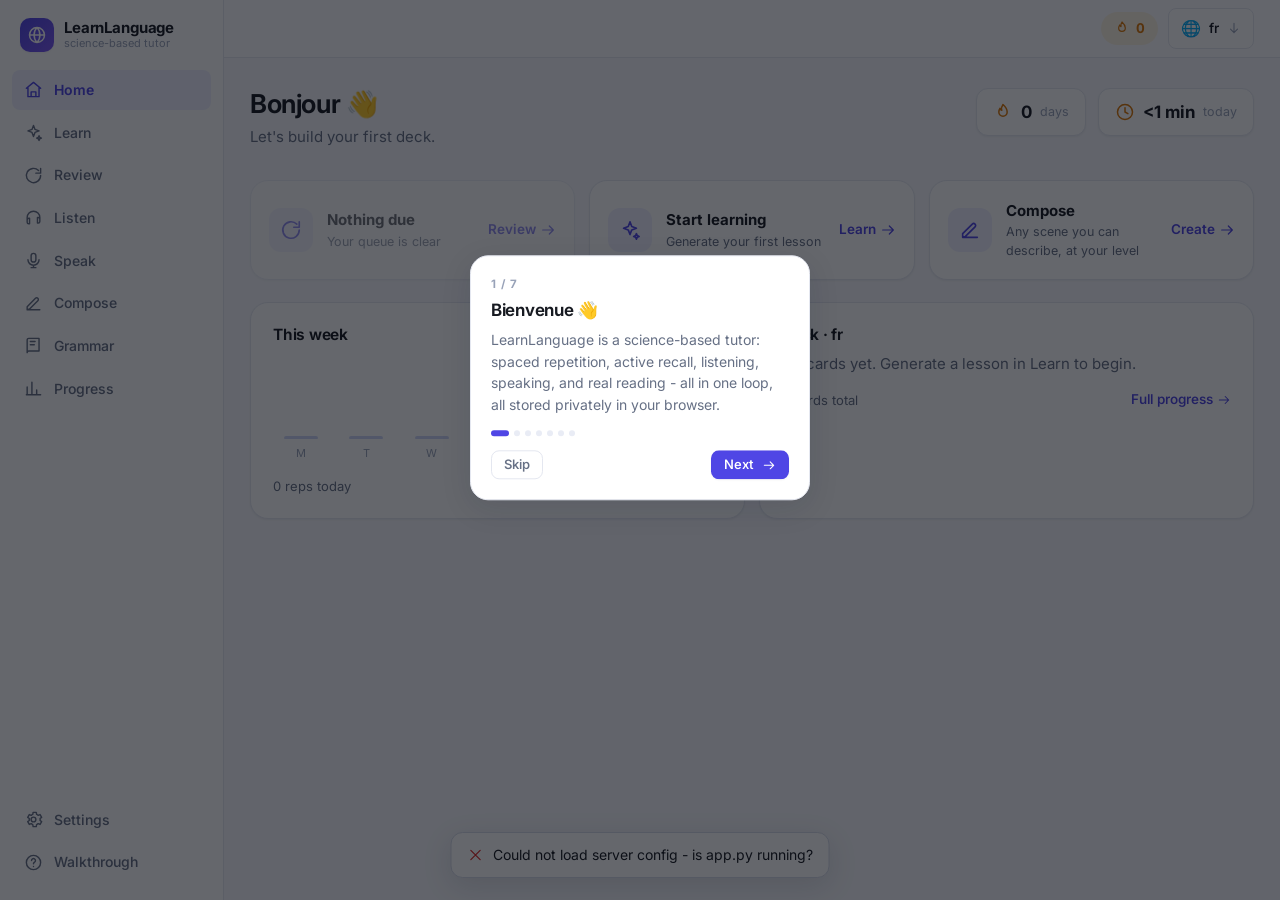
==== static/index.html @ b827d75e "LearnLanguage: local-first, science-based language tutor A complete language learning environment th" ====
<!doctype html>
<html lang="en" data-theme="light">
  <head>
    <meta charset="utf-8" />
    <meta name="viewport" content="width=device-width, initial-scale=1" />
    <title>LearnLanguage</title>
    <meta name="description" content="A science-based local language tutor: spaced repetition, active recall, listening, speaking, and graded reading." />
    <link rel="icon" href="/static/favicon.svg" type="image/svg+xml" />
    <script>
      // Apply theme before first paint to avoid a flash.
      try {
        var s = JSON.parse(localStorage.getItem('learnlanguage.v2') || '{}').settings || {};
        var pref = s.theme || 'system';
        var dark = pref === 'dark' || (pref === 'system' && matchMedia('(prefers-color-scheme: dark)').matches);
        document.documentElement.dataset.theme = dark ? 'dark' : 'light';
      } catch (e) {}
    </script>
    <link rel="preconnect" href="https://fonts.googleapis.com" />
    <link rel="preconnect" href="https://fonts.gstatic.com" crossorigin />
    <link href="https://fonts.googleapis.com/css2?family=Inter:wght@400;500;600;700&display=swap" rel="stylesheet" />
    <link rel="stylesheet" href="/static/css/base.css" />
    <link rel="stylesheet" href="/static/css/components.css" />
    <link rel="stylesheet" href="/static/css/views.css" />
  </head>
  <body>
    <div id="app">
      <div id="bootSplash" style="margin:auto;display:flex;flex-direction:column;align-items:center;gap:12px;color:var(--text-muted);">
        <div class="spinner dark" style="width:22px;height:22px;border-width:3px;"></div>
        <span>Starting LearnLanguage…</span>
      </div>
    </div>
    <script type="module" src="/static/js/main.js"></script>
  </body>
</html>
---- static/css/base.css ----
/* Design tokens, reset, themes, typography. */

:root {
  --font-sans: 'Inter', ui-sans-serif, system-ui, -apple-system, 'Segoe UI', sans-serif;
  --font-mono: ui-monospace, 'SF Mono', 'Cascadia Code', Menlo, monospace;

  --radius-sm: 8px;
  --radius: 12px;
  --radius-lg: 18px;

  --shadow-sm: 0 1px 2px rgb(16 24 40 / 0.05);
  --shadow: 0 1px 3px rgb(16 24 40 / 0.07), 0 4px 12px rgb(16 24 40 / 0.05);
  --shadow-lg: 0 8px 30px rgb(16 24 40 / 0.12);

  --ease: cubic-bezier(0.22, 1, 0.36, 1);
}

:root[data-theme='light'] {
  color-scheme: light;
  --bg: #f6f7fb;
  --surface: #ffffff;
  --surface-2: #f1f3f9;
  --surface-3: #e9ecf5;
  --border: #e4e7f0;
  --border-strong: #d4d9e6;
  --text: #171a21;
  --text-muted: #667085;
  --text-faint: #98a2b8;

  --accent: #4f46e5;
  --accent-hover: #4338ca;
  --accent-soft: #eef0ff;
  --accent-soft-border: #dfe3ff;
  --on-accent: #ffffff;

  --ok: #16a34a;
  --ok-soft: #e9f9ef;
  --warn: #d97706;
  --warn-soft: #fdf3e3;
  --bad: #dc2626;
  --bad-soft: #fdecec;

  --heat-0: #eceef4;
  --heat-1: #cdd6f7;
  --heat-2: #9fb0f0;
  --heat-3: #6d82e8;
  --heat-4: #4356d6;
}

:root[data-theme='dark'] {
  color-scheme: dark;
  --bg: #0d0f14;
  --surface: #151821;
  --surface-2: #1b1f2b;
  --surface-3: #232837;
  --border: #262c3b;
  --border-strong: #333a4d;
  --text: #e8eaf2;
  --text-muted: #99a1b6;
  --text-faint: #6a7288;

  --accent: #8b93ff;
  --accent-hover: #a3a9ff;
  --accent-soft: #23264a;
  --accent-soft-border: #34386b;
  --on-accent: #0d0f14;

  --ok: #4ade80;
  --ok-soft: #12291c;
  --warn: #fbbf24;
  --warn-soft: #2d2410;
  --bad: #f87171;
  --bad-soft: #341a1a;

  --heat-0: #1b1f2b;
  --heat-1: #283058;
  --heat-2: #3a4585;
  --heat-3: #5561bd;
  --heat-4: #8b93ff;

  --shadow-sm: 0 1px 2px rgb(0 0 0 / 0.3);
  --shadow: 0 1px 3px rgb(0 0 0 / 0.4), 0 4px 14px rgb(0 0 0 / 0.3);
  --shadow-lg: 0 10px 36px rgb(0 0 0 / 0.5);
}

*, *::before, *::after { box-sizing: border-box; }

html, body {
  margin: 0;
  padding: 0;
  height: 100%;
}

body {
  font-family: var(--font-sans);
  font-size: 15px;
  line-height: 1.55;
  color: var(--text);
  background: var(--bg);
  -webkit-font-smoothing: antialiased;
  text-rendering: optimizeLegibility;
}

h1, h2, h3, h4 {
  margin: 0 0 8px;
  line-height: 1.25;
  letter-spacing: -0.015em;
  font-weight: 650;
}

h1 { font-size: 26px; }
h2 { font-size: 20px; }
h3 { font-size: 15.5px; }
h4 { font-size: 14px; }

p { margin: 0 0 10px; }

button {
  font: inherit;
  color: inherit;
  background: none;
  border: none;
  padding: 0;
  cursor: pointer;
}

input, select, textarea {
  font: inherit;
  color: inherit;
}

::selection { background: color-mix(in srgb, var(--accent) 25%, transparent); }

.muted { color: var(--text-muted); }
.small { font-size: 13px; }
.center { text-align: center; justify-content: center; }
.hidden { display: none !important; }

.row { display: flex; align-items: center; }
.row.gap { gap: 10px; }
.row.wrap { flex-wrap: wrap; }
.row.end { justify-content: flex-end; }
.grow { flex: 1; }

@media (prefers-reduced-motion: reduce) {
  *, *::before, *::after { animation: none !important; transition: none !important; }
}

/* Scrollbars */
* { scrollbar-width: thin; scrollbar-color: var(--border-strong) transparent; }
---- static/css/components.css ----
/* Reusable components: buttons, inputs, cards, pills, modal, toast, tour… */

/* -- Buttons --------------------------------------------------------------- */
.btn {
  display: inline-flex;
  align-items: center;
  justify-content: center;
  gap: 8px;
  padding: 9px 16px;
  border-radius: var(--radius-sm);
  font-weight: 550;
  font-size: 14px;
  line-height: 1.2;
  border: 1px solid transparent;
  transition: background 0.15s var(--ease), border-color 0.15s, transform 0.1s, box-shadow 0.15s;
  white-space: nowrap;
}
.btn:active { transform: translateY(1px); }
.btn:disabled { opacity: 0.5; cursor: not-allowed; transform: none; }
.btn:focus-visible, button:focus-visible, input:focus-visible, select:focus-visible {
  outline: 2px solid var(--accent);
  outline-offset: 2px;
}

.btn-primary {
  background: var(--accent);
  color: var(--on-accent);
  box-shadow: var(--shadow-sm);
}
.btn-primary:hover:not(:disabled) { background: var(--accent-hover); }

.btn-soft {
  background: var(--accent-soft);
  color: var(--accent);
  border-color: var(--accent-soft-border);
}
.btn-soft:hover:not(:disabled) { border-color: var(--accent); }

.btn-ghost { color: var(--text-muted); border-color: var(--border); background: var(--surface); }
.btn-ghost:hover:not(:disabled) { color: var(--text); border-color: var(--border-strong); }
.btn-ghost.danger { color: var(--bad); }

.btn-danger { background: var(--bad); color: #fff; }

.btn-lg { padding: 12px 22px; font-size: 15px; border-radius: var(--radius); }
.btn-sm { padding: 6px 12px; font-size: 13px; }

.btn-icon {
  display: inline-flex;
  align-items: center;
  justify-content: center;
  width: 32px; height: 32px;
  border-radius: var(--radius-sm);
  color: var(--text-muted);
  transition: background 0.15s, color 0.15s;
}
.btn-icon:hover { background: var(--surface-2); color: var(--text); }

.btn-link {
  display: inline-flex; align-items: center; gap: 4px;
  color: var(--accent); font-weight: 550; font-size: 13.5px;
}
.btn-link:hover { text-decoration: underline; }

.btn-audio.playing svg { color: var(--accent); }
.btn-audio.playing { border-color: var(--accent); }

.spinner {
  width: 15px; height: 15px;
  border: 2px solid rgb(255 255 255 / 0.35);
  border-top-color: currentColor;
  border-radius: 50%;
  animation: spin 0.7s linear infinite;
  display: inline-block;
}
.spinner.dark { border-color: var(--border-strong); border-top-color: var(--accent); }
@keyframes spin { to { transform: rotate(360deg); } }

/* -- Inputs ---------------------------------------------------------------- */
.input, .type-input {
  width: 100%;
  padding: 9px 12px;
  border-radius: var(--radius-sm);
  border: 1px solid var(--border-strong);
  background: var(--surface);
  color: var(--text);
  transition: border-color 0.15s, box-shadow 0.15s;
}
.input:focus, .type-input:focus {
  outline: none;
  border-color: var(--accent);
  box-shadow: 0 0 0 3px color-mix(in srgb, var(--accent) 18%, transparent);
}
.input.compact { width: auto; min-width: 150px; padding: 7px 10px; font-size: 13.5px; }
textarea.input { resize: vertical; min-height: 44px; }

.field { display: flex; flex-direction: column; gap: 5px; margin-bottom: 12px; }
.field > span { font-size: 12.5px; font-weight: 600; color: var(--text-muted); letter-spacing: 0.02em; }

.type-input {
  font-size: 17px;
  padding: 13px 16px;
  border-radius: var(--radius);
  text-align: center;
}
.type-input.large { font-size: 15px; text-align: left; }

.typing-block { margin-top: 16px; }
.typing-block.answered { opacity: 0.65; }

.accent-bar {
  display: flex; flex-wrap: wrap; gap: 5px;
  justify-content: center;
  margin-top: 9px;
}
.accent-key {
  min-width: 30px; height: 30px;
  padding: 0 7px;
  border-radius: 7px;
  background: var(--surface-2);
  border: 1px solid var(--border);
  font-size: 14.5px;
  color: var(--text-muted);
  transition: all 0.12s;
}
.accent-key:hover { background: var(--accent-soft); color: var(--accent); border-color: var(--accent-soft-border); }

/* Toggle switch */
.switch {
  width: 40px; height: 23px;
  border-radius: 20px;
  background: var(--surface-3);
  border: 1px solid var(--border-strong);
  position: relative;
  transition: background 0.18s, border-color 0.18s;
  flex-shrink: 0;
}
.switch .knob {
  position: absolute;
  top: 2px; left: 2px;
  width: 17px; height: 17px;
  border-radius: 50%;
  background: var(--surface);
  box-shadow: var(--shadow-sm);
  transition: transform 0.18s var(--ease);
}
.switch.on { background: var(--accent); border-color: var(--accent); }
.switch.on .knob { transform: translateX(17px); background: #fff; }

/* Range slider */
.slider-line { display: flex; align-items: center; gap: 14px; width: 100%; }
.slider { flex: 1; accent-color: var(--accent); }
.slider-value { min-width: 46px; text-align: right; font-variant-numeric: tabular-nums; }

/* -- Cards / notices -------------------------------------------------------- */
.card {
  background: var(--surface);
  border: 1px solid var(--border);
  border-radius: var(--radius-lg);
  padding: 22px;
  box-shadow: var(--shadow-sm);
}

.notice {
  display: flex; gap: 10px; align-items: flex-start;
  background: var(--warn-soft);
  color: var(--warn);
  border-radius: var(--radius);
  padding: 11px 14px;
  font-size: 13.5px;
  margin-bottom: 14px;
}
.notice svg { flex-shrink: 0; margin-top: 2px; }
.notice span { color: var(--text); }

.chip {
  display: inline-flex;
  padding: 4px 11px;
  background: var(--surface-2);
  border: 1px solid var(--border);
  border-radius: 999px;
  font-size: 13px;
  margin: 3px;
}

.phase-tag {
  display: inline-block;
  align-self: center;
  font-size: 11.5px;
  font-weight: 700;
  letter-spacing: 0.08em;
  text-transform: uppercase;
  color: var(--accent);
  background: var(--accent-soft);
  border: 1px solid var(--accent-soft-border);
  padding: 3px 11px;
  border-radius: 999px;
  margin-bottom: 14px;
}

/* -- Toasts ----------------------------------------------------------------- */
.toast-root {
  position: fixed;
  bottom: 22px; left: 50%;
  transform: translateX(-50%);
  display: flex; flex-direction: column; gap: 8px;
  z-index: 320;
  align-items: center;
}
.toast {
  display: flex; align-items: center; gap: 9px;
  background: var(--surface);
  border: 1px solid var(--border-strong);
  color: var(--text);
  border-radius: var(--radius);
  box-shadow: var(--shadow-lg);
  padding: 11px 16px;
  font-size: 14px;
  max-width: min(480px, 90vw);
  opacity: 0;
  transform: translateY(8px);
  transition: all 0.25s var(--ease);
}
.toast.show { opacity: 1; transform: translateY(0); }
.toast-success svg { color: var(--ok); }
.toast-error svg { color: var(--bad); }
.toast-info svg { color: var(--accent); }

/* -- Modal ------------------------------------------------------------------ */
.modal-overlay {
  position: fixed; inset: 0;
  background: rgb(10 12 20 / 0.5);
  backdrop-filter: blur(3px);
  display: flex; align-items: center; justify-content: center;
  z-index: 300;
  opacity: 0;
  transition: opacity 0.2s;
  padding: 20px;
}
.modal-overlay.show { opacity: 1; }
.modal-panel {
  background: var(--surface);
  border: 1px solid var(--border);
  border-radius: var(--radius-lg);
  box-shadow: var(--shadow-lg);
  width: min(460px, 100%);
  max-height: min(86vh, 900px);
  display: flex; flex-direction: column;
  transform: translateY(10px) scale(0.98);
  transition: transform 0.22s var(--ease);
}
.modal-overlay.show .modal-panel { transform: none; }
.modal-panel.wide { width: min(640px, 100%); }
.modal-head {
  display: flex; align-items: center; justify-content: space-between;
  padding: 18px 22px 12px;
}
.modal-head h2 { margin: 0; font-size: 18px; }
.modal-body { padding: 4px 22px 22px; overflow-y: auto; }
.confirm-text { font-size: 15px; }

/* -- Tour (walkthrough) ------------------------------------------------------ */
.tour-overlay {
  position: fixed; inset: 0;
  z-index: 400;
  opacity: 0;
  transition: opacity 0.25s;
  pointer-events: auto;
}
.tour-overlay.show { opacity: 1; }
.tour-hole {
  position: fixed;
  border-radius: 14px;
  box-shadow: 0 0 0 200vmax rgb(8 10 18 / 0.62);
  transition: all 0.35s var(--ease);
  pointer-events: none;
  outline: 2px solid color-mix(in srgb, var(--accent) 70%, white);
  outline-offset: 2px;
}
.tour-hole.centered { outline: none; }
.tour-card {
  position: fixed;
  width: 340px;
  background: var(--surface);
  border: 1px solid var(--border);
  border-radius: var(--radius-lg);
  box-shadow: var(--shadow-lg);
  padding: 20px;
  transition: left 0.35s var(--ease), top 0.35s var(--ease);
}
.tour-card.pop { animation: tourPop 0.3s var(--ease); }
@keyframes tourPop { from { transform: translateY(6px); opacity: 0.4; } }
.tour-step-count {
  font-size: 11.5px; font-weight: 700; letter-spacing: 0.08em;
  color: var(--text-faint);
  margin-bottom: 6px;
}
.tour-card h3 { font-size: 17px; }
.tour-card p { color: var(--text-muted); font-size: 14px; }
.tour-dots { display: flex; gap: 5px; margin: 14px 0; }
.tour-dots .dot {
  width: 6px; height: 6px; border-radius: 50%;
  background: var(--surface-3);
  transition: all 0.2s;
}
.tour-dots .dot.active { background: var(--accent); width: 18px; border-radius: 4px; }
.tour-actions { display: flex; justify-content: space-between; align-items: center; }

/* -- Choice grid / grading --------------------------------------------------- */
.choice-grid {
  display: grid;
  grid-template-columns: 1fr 1fr;
  gap: 10px;
  margin-top: 18px;
}
@media (max-width: 560px) { .choice-grid { grid-template-columns: 1fr; } }
.choice-btn {
  display: flex; align-items: center; gap: 10px;
  text-align: left;
  padding: 13px 15px;
  border-radius: var(--radius);
  border: 1px solid var(--border-strong);
  background: var(--surface);
  font-size: 14.5px;
  transition: all 0.15s;
}
.choice-btn:hover:not(:disabled) { border-color: var(--accent); background: var(--accent-soft); }
.choice-btn:disabled { cursor: default; opacity: 0.75; }
.choice-btn.is-correct { border-color: var(--ok); background: var(--ok-soft); opacity: 1; }
.choice-btn.is-wrong { border-color: var(--bad); background: var(--bad-soft); opacity: 1; }
.choice-key {
  width: 22px; height: 22px;
  display: inline-flex; align-items: center; justify-content: center;
  border-radius: 6px;
  background: var(--surface-2);
  border: 1px solid var(--border);
  font-size: 12px; font-weight: 650;
  color: var(--text-faint);
  flex-shrink: 0;
}

.grade-bar {
  display: grid;
  grid-template-columns: repeat(4, 1fr);
  gap: 8px;
  margin-top: 18px;
}
.grade-btn {
  display: flex; flex-direction: column; align-items: center; gap: 2px;
  padding: 10px 6px;
  border-radius: var(--radius);
  border: 1px solid var(--border-strong);
  background: var(--surface);
  transition: all 0.15s;
}
.grade-btn small { color: var(--text-faint); font-variant-numeric: tabular-nums; }
.grade-btn .grade-key {
  font-size: 10.5px; color: var(--text-faint);
  border: 1px solid var(--border); border-radius: 4px;
  padding: 0 5px; margin-bottom: 2px;
}
.grade-btn:hover { transform: translateY(-1px); box-shadow: var(--shadow-sm); }
.g-again:hover, .g-again.suggested { border-color: var(--bad); }
.g-hard:hover, .g-hard.suggested { border-color: var(--warn); }
.g-good:hover, .g-good.suggested { border-color: var(--ok); }
.g-easy:hover, .g-easy.suggested { border-color: var(--accent); }
.grade-btn.suggested { box-shadow: 0 0 0 3px color-mix(in srgb, var(--accent) 14%, transparent); }

/* -- Verdict panel ----------------------------------------------------------- */
.verdict-panel {
  margin-top: 18px;
  padding: 16px 18px;
  border-radius: var(--radius);
  background: var(--surface-2);
  border: 1px solid var(--border);
  display: flex; flex-direction: column; gap: 9px;
  animation: fadeUp 0.25s var(--ease);
}
@keyframes fadeUp { from { opacity: 0; transform: translateY(6px); } }
.verdict-head { display: flex; align-items: center; gap: 8px; font-size: 14.5px; }
.verdict-head.v-ok, .verdict-head.v-accents { color: var(--ok); }
.verdict-head.v-accents { color: var(--warn); }
.verdict-head.v-almost { color: var(--warn); }
.verdict-head.v-wrong { color: var(--bad); }
.verdict-answer { display: flex; align-items: center; gap: 10px; }
.answer-target { font-size: 21px; font-weight: 650; letter-spacing: -0.01em; }
.verdict-ipa { color: var(--text-muted); font-size: 14px; }
.verdict-example { display: flex; flex-direction: column; font-size: 14.5px; }
.verdict-example small { color: var(--text-muted); }
.verdict-note {
  display: flex; gap: 8px; align-items: flex-start;
  font-size: 13.5px; color: var(--text-muted);
}
.verdict-note svg { color: var(--warn); flex-shrink: 0; margin-top: 2px; }

.diff-line {
  font-family: var(--font-mono);
  font-size: 16px;
  letter-spacing: 0.04em;
}
.diff-line .d-ok { color: var(--text-muted); }
.diff-line .d-bad {
  color: var(--bad);
  background: var(--bad-soft);
  border-radius: 3px;
  font-weight: 700;
}

/* -- Session chrome ----------------------------------------------------------- */
.session-progress { display: flex; align-items: center; gap: 12px; flex: 1; }
.progress-track {
  flex: 1;
  height: 6px;
  background: var(--surface-3);
  border-radius: 4px;
  overflow: hidden;
}
.progress-track span {
  display: block; height: 100%;
  background: var(--accent);
  border-radius: 4px;
  transition: width 0.3s var(--ease);
}
.progress-count { font-size: 13px; color: var(--text-muted); font-variant-numeric: tabular-nums; }

/* -- Gloss popover ------------------------------------------------------------ */
.gloss-pop {
  position: absolute;
  z-index: 250;
  width: 250px;
  background: var(--surface);
  border: 1px solid var(--border-strong);
  border-radius: var(--radius);
  box-shadow: var(--shadow-lg);
  padding: 13px 15px;
  animation: fadeUp 0.18s var(--ease);
}
.gloss-word { font-weight: 700; font-size: 16px; margin-bottom: 4px; }
.gloss-meaning { font-size: 14.5px; }
.gloss-meta { color: var(--text-muted); font-size: 13px; margin-top: 3px; }
.gloss-meta.ipa { font-family: var(--font-mono); }
.gloss-note { font-size: 12.5px; color: var(--text-muted); margin-top: 6px; border-top: 1px solid var(--border); padding-top: 6px; }

/* -- Settings ---------------------------------------------------------------- */
.set-section { padding: 14px 0 6px; border-bottom: 1px solid var(--border); }
.set-section:last-child { border-bottom: none; }
.set-section h3 {
  display: flex; align-items: center; gap: 8px;
  font-size: 13px; text-transform: uppercase; letter-spacing: 0.06em;
  color: var(--text-muted);
  margin-bottom: 10px;
}
.set-row {
  display: flex; align-items: center; justify-content: space-between; gap: 18px;
  padding: 8px 0;
}
.set-row.column { flex-direction: column; align-items: stretch; gap: 6px; }
.set-text { display: flex; flex-direction: column; }
.set-text strong { font-weight: 570; font-size: 14.5px; }
.set-text span { color: var(--text-muted); font-size: 12.5px; }
.about-grid { display: flex; flex-direction: column; gap: 4px; margin-bottom: 8px; }
.about-row { display: flex; justify-content: space-between; font-size: 13.5px; padding: 3px 0; }
.about-row span { color: var(--text-muted); }
.shortcut-grid { display: flex; flex-direction: column; gap: 10px; }
.shortcut-row { display: flex; gap: 14px; align-items: baseline; }
kbd {
  font-family: var(--font-mono);
  font-size: 12px;
  background: var(--surface-2);
  border: 1px solid var(--border-strong);
  border-bottom-width: 2px;
  border-radius: 6px;
  padding: 2px 8px;
  white-space: nowrap;
}
---- static/css/views.css ----
/* App layout (sidebar + topbar) and per-view styles. */

#app {
  display: flex;
  height: 100vh;
  overflow: hidden;
}

/* -- Sidebar ----------------------------------------------------------------- */
.sidebar {
  width: 224px;
  flex-shrink: 0;
  display: flex;
  flex-direction: column;
  border-right: 1px solid var(--border);
  background: var(--surface);
  padding: 18px 12px;
  gap: 18px;
}
.brand { display: flex; align-items: center; gap: 10px; padding: 0 8px; }
.brand-mark {
  width: 34px; height: 34px;
  border-radius: 10px;
  background: linear-gradient(135deg, var(--accent), color-mix(in srgb, var(--accent) 55%, #b16dff));
  color: #fff;
  display: flex; align-items: center; justify-content: center;
  box-shadow: var(--shadow-sm);
}
.brand-text { display: flex; flex-direction: column; line-height: 1.2; }
.brand-text strong { font-size: 15px; letter-spacing: -0.01em; }
.brand-text small { color: var(--text-faint); font-size: 11px; }

.sidebar-nav { display: flex; flex-direction: column; gap: 3px; flex: 1; }
.sidebar-foot { display: flex; flex-direction: column; gap: 3px; }

.nav-item {
  display: flex; align-items: center; gap: 11px;
  padding: 9px 12px;
  border-radius: var(--radius-sm);
  color: var(--text-muted);
  font-weight: 520;
  font-size: 14px;
  position: relative;
  transition: all 0.14s;
}
.nav-item:hover { background: var(--surface-2); color: var(--text); }
.nav-item.active { background: var(--accent-soft); color: var(--accent); font-weight: 620; }
.nav-badge {
  position: absolute; right: 10px;
  background: var(--accent);
  color: var(--on-accent);
  font-size: 11px; font-weight: 700;
  border-radius: 999px;
  min-width: 20px; height: 20px;
  display: flex; align-items: center; justify-content: center;
  padding: 0 6px;
}

/* -- Topbar + content -------------------------------------------------------- */
.content-column { flex: 1; display: flex; flex-direction: column; min-width: 0; }
.topbar {
  height: 58px;
  flex-shrink: 0;
  display: flex; align-items: center; justify-content: flex-end;
  gap: 12px;
  padding: 0 26px;
  border-bottom: 1px solid var(--border);
  background: color-mix(in srgb, var(--surface) 72%, transparent);
  backdrop-filter: blur(8px);
}
.topbar-actions { display: flex; align-items: center; gap: 10px; }
.streak-pill {
  display: flex; align-items: center; gap: 6px;
  padding: 6px 13px;
  border-radius: 999px;
  background: var(--warn-soft);
  color: var(--warn);
  font-size: 13.5px;
}
.streak-pill strong { font-variant-numeric: tabular-nums; }
.lang-switcher {
  display: flex; align-items: center; gap: 8px;
  padding: 7px 12px;
  border-radius: var(--radius-sm);
  border: 1px solid var(--border);
  background: var(--surface);
  font-weight: 550; font-size: 13.5px;
  transition: border-color 0.15s;
}
.lang-switcher:hover { border-color: var(--border-strong); }
.lang-switcher svg { transform: rotate(90deg); color: var(--text-faint); }
.lang-flag { font-size: 16px; }

.lang-menu {
  position: fixed;
  z-index: 260;
  background: var(--surface);
  border: 1px solid var(--border-strong);
  border-radius: var(--radius);
  box-shadow: var(--shadow-lg);
  padding: 6px;
  display: flex; flex-direction: column;
  min-width: 210px;
  animation: fadeUp 0.15s var(--ease);
}
.lang-option {
  display: flex; align-items: center; gap: 10px;
  padding: 9px 12px;
  border-radius: var(--radius-sm);
  font-size: 14px;
  text-align: left;
}
.lang-option small { margin-left: auto; color: var(--text-faint); }
.lang-option:hover { background: var(--surface-2); }
.lang-option.active { background: var(--accent-soft); color: var(--accent); }

.main-view {
  flex: 1;
  overflow-y: auto;
  outline: none;
}
.view-inner {
  max-width: 1060px;
  margin: 0 auto;
  padding: 30px 26px 60px;
  animation: viewIn 0.25s var(--ease);
}
.view-inner.narrow { max-width: 660px; }
@keyframes viewIn { from { opacity: 0; transform: translateY(6px); } }

/* -- Dashboard ---------------------------------------------------------------- */
.dash-hero { display: flex; justify-content: space-between; align-items: flex-start; gap: 20px; margin-bottom: 22px; flex-wrap: wrap; }
.dash-hero h1 { margin-bottom: 4px; }
.dash-hero p { max-width: 480px; }
.hero-stats { display: flex; gap: 12px; }
.hero-stat {
  display: flex; align-items: center; gap: 8px;
  background: var(--surface);
  border: 1px solid var(--border);
  border-radius: var(--radius);
  padding: 10px 16px;
  box-shadow: var(--shadow-sm);
}
.hero-stat svg { color: var(--warn); }
.hero-stat strong { font-size: 17px; }
.hero-stat span { color: var(--text-faint); font-size: 12.5px; }

.action-row {
  display: grid;
  grid-template-columns: repeat(3, 1fr);
  gap: 14px;
  margin-bottom: 22px;
}
@media (max-width: 860px) { .action-row { grid-template-columns: 1fr; } }
.action-card {
  display: flex; align-items: center; gap: 14px;
  text-align: left;
  background: var(--surface);
  border: 1px solid var(--border);
  border-radius: var(--radius-lg);
  padding: 18px;
  transition: all 0.16s var(--ease);
  box-shadow: var(--shadow-sm);
}
.action-card:hover:not(:disabled) { transform: translateY(-2px); box-shadow: var(--shadow); border-color: var(--border-strong); }
.action-card:disabled { opacity: 0.6; cursor: default; }
.action-card.accent { border-color: var(--accent-soft-border); background: linear-gradient(140deg, var(--accent-soft), var(--surface) 70%); }
.action-icon {
  width: 44px; height: 44px; flex-shrink: 0;
  border-radius: 12px;
  background: var(--accent-soft);
  color: var(--accent);
  display: flex; align-items: center; justify-content: center;
}
.action-text { display: flex; flex-direction: column; flex: 1; min-width: 0; }
.action-text strong { font-size: 15px; }
.action-text span { color: var(--text-muted); font-size: 12.5px; }
.action-cta {
  display: flex; align-items: center; gap: 4px;
  color: var(--accent); font-weight: 600; font-size: 13.5px;
  flex-shrink: 0;
}

.dash-grid {
  display: grid;
  grid-template-columns: 1fr 1fr;
  gap: 14px;
}
@media (max-width: 860px) { .dash-grid { grid-template-columns: 1fr; } }
.dash-grid .card.wide { grid-column: 1 / -1; }
.dash-meta {
  display: flex; justify-content: space-between; align-items: center;
  margin-top: 14px;
  font-size: 13px; color: var(--text-muted);
}

.weekbars { display: flex; gap: 10px; align-items: flex-end; height: 110px; padding-top: 8px; }
.weekbar-col { flex: 1; display: flex; flex-direction: column; align-items: center; gap: 6px; height: 100%; }
.weekbar-bar { flex: 1; width: 100%; max-width: 34px; display: flex; align-items: flex-end; }
.weekbar-bar span {
  display: block; width: 100%;
  background: var(--heat-1);
  border-radius: 6px 6px 3px 3px;
  transition: height 0.4s var(--ease);
  min-height: 3px;
}
.weekbar-bar.today span { background: var(--accent); }
.weekbar-col small { color: var(--text-faint); font-size: 11px; }

.pipeline { display: flex; flex-direction: column; gap: 9px; margin-top: 6px; }
.pipeline-row { display: flex; align-items: center; gap: 12px; }
.pipeline-label { width: 64px; font-size: 12.5px; color: var(--text-muted); }
.pipeline-track { flex: 1; height: 8px; background: var(--surface-3); border-radius: 5px; overflow: hidden; }
.pipeline-track span { display: block; height: 100%; border-radius: 5px; }
.pipeline-value { width: 34px; text-align: right; font-size: 12.5px; font-variant-numeric: tabular-nums; }
.p-new { background: var(--text-faint); }
.p-learning { background: var(--warn); }
.p-young { background: var(--heat-3); }
.p-mature { background: var(--ok); }

.heatmap {
  display: grid;
  grid-template-rows: repeat(7, 11px);
  grid-auto-flow: column;
  gap: 3px;
  margin-top: 12px;
  overflow-x: auto;
  padding-bottom: 4px;
}
.heat-cell { width: 11px; height: 11px; border-radius: 3px; background: var(--heat-0); }
.heat-cell.l1 { background: var(--heat-1); }
.heat-cell.l2 { background: var(--heat-2); }
.heat-cell.l3 { background: var(--heat-3); }
.heat-cell.l4 { background: var(--heat-4); }

/* -- Sessions (learn/review/listen/speak) ------------------------------------- */
.session-head { display: flex; align-items: center; gap: 16px; margin-bottom: 22px; }
.exercise-stage { display: flex; flex-direction: column; }

.start-card {
  display: flex; flex-direction: column; align-items: center;
  text-align: center;
  padding: 44px 34px;
}
.start-card h2 { margin-top: 4px; }
.start-card p { max-width: 430px; color: var(--text-muted); margin-bottom: 20px; }
.start-icon {
  width: 60px; height: 60px;
  border-radius: 18px;
  background: var(--accent-soft);
  color: var(--accent);
  display: flex; align-items: center; justify-content: center;
  margin-bottom: 14px;
}
.start-icon.success { background: var(--ok-soft); color: var(--ok); }

.present-card, .quiz-card {
  background: var(--surface);
  border: 1px solid var(--border);
  border-radius: var(--radius-lg);
  padding: 34px 34px 28px;
  display: flex; flex-direction: column;
  text-align: center;
  box-shadow: var(--shadow-sm);
}
.present-target { font-size: 40px; margin: 2px 0 4px; letter-spacing: -0.02em; }
.present-ipa { color: var(--text-muted); font-size: 16px; font-family: var(--font-mono); margin-bottom: 8px; }
.present-english { font-size: 17px; color: var(--text-muted); margin-bottom: 16px; }
.present-example {
  background: var(--surface-2);
  border-radius: var(--radius);
  padding: 13px 16px;
  margin-bottom: 12px;
  position: relative;
}
.present-example p { margin: 0; font-size: 15.5px; }
.present-example small { color: var(--text-muted); }
.present-example .btn-audio { position: absolute; top: 6px; right: 6px; border: none; padding: 6px; }
.present-note {
  display: flex; gap: 8px; align-items: flex-start;
  text-align: left;
  font-size: 13.5px; color: var(--text-muted);
  background: var(--warn-soft);
  border-radius: var(--radius-sm);
  padding: 9px 12px;
  margin-bottom: 8px;
}
.present-note svg { color: var(--warn); flex-shrink: 0; margin-top: 2px; }
.continue-btn { margin-top: 18px; align-self: center; }

.quiz-prompt { font-size: 27px; margin: 4px 0 10px; }
.quiz-prompt.cloze { font-size: 21px; line-height: 1.5; }
.quiz-prompt.speak-prompt { font-size: 23px; }
.listen-controls { display: flex; gap: 10px; justify-content: center; margin: 6px 0 4px; }

.summary-stats { display: flex; gap: 26px; margin: 8px 0 6px; }
.summary-stat { display: flex; flex-direction: column; align-items: center; }
.summary-stat strong { font-size: 26px; }
.summary-stat span { color: var(--text-faint); font-size: 12.5px; }
.lapse-list { margin-top: 12px; }
.lapse-list h4 { color: var(--text-muted); font-weight: 550; }

.generate-card h2 { margin-bottom: 4px; }
.generate-card > p { margin-bottom: 16px; }

/* Speak view */
.mic-btn.recording { background: var(--bad); }
.pulse-dot {
  width: 10px; height: 10px; border-radius: 50%;
  background: #fff;
  animation: pulse 1s ease-in-out infinite;
}
@keyframes pulse { 50% { opacity: 0.3; transform: scale(0.8); } }
.speak-score {
  display: flex; align-items: baseline; gap: 12px; justify-content: center;
  margin-top: 16px;
}
.speak-score strong { font-size: 30px; }
.speak-score.good strong { color: var(--ok); }
.speak-score.meh strong { color: var(--warn); }
.word-compare { display: flex; flex-wrap: wrap; gap: 6px; justify-content: center; margin: 10px 0 4px; }
.word-compare span { padding: 3px 9px; border-radius: 7px; font-size: 14px; }
.word-compare .w-ok { background: var(--ok-soft); color: var(--ok); }
.word-compare .w-miss { background: var(--bad-soft); color: var(--bad); text-decoration: line-through; }
.interim { font-style: italic; }

/* -- Read view ----------------------------------------------------------------- */
.read-layout { display: grid; grid-template-columns: 3fr 2fr; gap: 14px; align-items: start; }
@media (max-width: 860px) { .read-layout { grid-template-columns: 1fr; } }
.story-list { display: flex; flex-direction: column; gap: 8px; }
.story-item {
  display: flex; align-items: center; gap: 10px;
  text-align: left;
  padding: 12px 14px;
  border-radius: var(--radius);
  border: 1px solid var(--border);
  background: var(--surface-2);
  transition: all 0.14s;
}
.story-item:hover { border-color: var(--accent); }
.story-item strong { flex: 1; font-size: 14px; }
.story-item svg { color: var(--text-faint); }

.reader-inner { max-width: 760px; }
.reader-head { display: flex; justify-content: space-between; margin-bottom: 14px; }
.reader-card { padding: 34px 38px; }
.reader-title { font-size: 28px; }
.reader-body { margin-top: 18px; display: flex; flex-direction: column; gap: 4px; }
.r-sentence {
  display: block;
  padding: 7px 10px 7px 4px;
  border-radius: var(--radius-sm);
  font-size: 17.5px;
  line-height: 1.75;
  transition: background 0.2s;
}
.r-sentence.reading { background: var(--accent-soft); }
.r-play {
  color: var(--text-faint);
  font-size: 13px;
  margin-right: 8px;
  padding: 2px 7px;
  border-radius: 6px;
  vertical-align: middle;
}
.r-play:hover { background: var(--accent-soft); color: var(--accent); }
.r-word { cursor: pointer; border-radius: 4px; padding: 0 1px; }
.r-word:hover { background: var(--accent-soft); color: var(--accent); }
.r-translation {
  color: var(--text-muted);
  font-size: 14px;
  padding: 2px 0 2px 26px;
  font-family: var(--font-sans);
}

.questions-card { margin-top: 14px; }
.q-block { margin-top: 18px; }
.q-block h4 { font-size: 15.5px; font-weight: 600; }
.q-explanation {
  margin-top: 10px;
  font-size: 13.5px;
  color: var(--text-muted);
  background: var(--surface-2);
  border-radius: var(--radius-sm);
  padding: 9px 12px;
}
.q-score { color: var(--accent); font-weight: 650; }

/* -- Stats --------------------------------------------------------------------- */
.stat-tiles {
  display: grid;
  grid-template-columns: repeat(auto-fit, minmax(150px, 1fr));
  gap: 12px;
  margin-bottom: 16px;
}
.stat-tile {
  background: var(--surface);
  border: 1px solid var(--border);
  border-radius: var(--radius-lg);
  padding: 16px;
  display: flex; flex-direction: column; gap: 1px;
  box-shadow: var(--shadow-sm);
}
.stat-tile-icon { color: var(--accent); margin-bottom: 6px; }
.stat-tile strong { font-size: 21px; letter-spacing: -0.01em; }
.stat-tile span { color: var(--text-faint); font-size: 12px; }

.chart-bars { display: flex; align-items: flex-end; gap: 4px; height: 130px; padding-top: 10px; }
.chart-bar { flex: 1; height: 100%; display: flex; align-items: flex-end; }
.chart-bar span {
  display: block; width: 100%;
  background: var(--heat-2);
  border-radius: 3px 3px 0 0;
  transition: height 0.4s var(--ease);
}
.chart-bar:hover span { background: var(--accent); }

.hist { display: flex; gap: 10px; height: 140px; align-items: flex-end; padding-top: 8px; }
.hist-col { flex: 1; display: flex; flex-direction: column; align-items: center; gap: 4px; height: 100%; }
.hist-bar { flex: 1; width: 100%; max-width: 44px; display: flex; align-items: flex-end; }
.hist-bar span { display: block; width: 100%; background: var(--heat-3); border-radius: 6px 6px 2px 2px; }
.hist-col small { font-size: 10.5px; color: var(--text-faint); }

.leech-list { display: flex; flex-direction: column; gap: 6px; }
.leech-row {
  display: flex; align-items: center; justify-content: space-between; gap: 10px;
  padding: 9px 12px;
  border-radius: var(--radius-sm);
  background: var(--surface-2);
}
.leech-text { display: flex; flex-direction: column; min-width: 0; }
.leech-text strong { font-size: 14.5px; }

/* -- Responsive ----------------------------------------------------------------- */
@media (max-width: 760px) {
  .sidebar { width: 66px; padding: 14px 8px; }
  .brand-text, .nav-item span { display: none; }
  .nav-item { justify-content: center; padding: 11px 0; }
  .nav-badge { right: 6px; top: 4px; }
  .brand { justify-content: center; padding: 0; }
  .topbar { padding: 0 14px; }
  .view-inner { padding: 20px 14px 46px; }
  .present-card, .quiz-card { padding: 24px 18px 22px; }
  .present-target { font-size: 31px; }
  .reader-card { padding: 22px 18px; }
}

/* -- Compose view --------------------------------------------------------------- */
.compose-hero { margin-bottom: 14px; }
.compose-title { font-size: 24px; margin-bottom: 4px; }
.compose-hero > .muted { max-width: 640px; margin-bottom: 16px; }
.compose-input { font-size: 15.5px; resize: vertical; min-height: 64px; }
.prompt-examples { display: flex; flex-wrap: wrap; gap: 8px; margin: 10px 0 4px; }
.prompt-chip {
  font-size: 12.5px;
  color: var(--text-muted);
  background: var(--surface-2);
  border: 1px dashed var(--border-strong);
  border-radius: 999px;
  padding: 5px 12px;
  transition: all 0.15s;
  text-align: left;
}
.prompt-chip:hover { color: var(--accent); border-color: var(--accent); background: var(--accent-soft); }
.compose-controls { align-items: flex-end; margin-top: 8px; }
.compose-controls .field { margin-bottom: 0; max-width: 220px; }
.compose-actions { display: flex; gap: 10px; margin-left: auto; }

.library-head { display: flex; justify-content: space-between; align-items: baseline; margin-bottom: 12px; }
.library-grid {
  display: grid;
  grid-template-columns: repeat(auto-fill, minmax(240px, 1fr));
  gap: 10px;
}
.library-item {
  display: flex; flex-direction: column; align-items: flex-start; gap: 6px;
  text-align: left;
  padding: 14px 16px;
  border-radius: var(--radius);
  border: 1px solid var(--border);
  background: var(--surface-2);
  transition: all 0.15s;
}
.library-item:hover { border-color: var(--accent); transform: translateY(-1px); }
.library-item strong { font-size: 14.5px; line-height: 1.3; }

.format-badge {
  display: inline-flex; align-items: center; gap: 5px;
  font-size: 11px; font-weight: 700; letter-spacing: 0.05em; text-transform: uppercase;
  padding: 3px 9px;
  border-radius: 999px;
  border: 1px solid var(--border-strong);
  color: var(--text-muted);
  background: var(--surface);
}
.f-dialogue { color: var(--accent); border-color: var(--accent-soft-border); background: var(--accent-soft); }
.f-story { color: var(--ok); border-color: color-mix(in srgb, var(--ok) 30%, transparent); background: var(--ok-soft); }
.f-monologue { color: var(--warn); border-color: color-mix(in srgb, var(--warn) 30%, transparent); background: var(--warn-soft); }
.f-article { color: var(--text-muted); }

.reader-meta { display: flex; gap: 10px; align-items: center; margin-bottom: 10px; }
.reader-scene { color: var(--text-muted); font-style: italic; margin-top: -4px; }
.level-chip {
  font-size: 11px; font-weight: 700;
  padding: 2px 8px;
  border-radius: 6px;
  background: var(--surface-3);
  color: var(--text-muted);
}
.level-chip.big { font-size: 12.5px; padding: 4px 10px; }
.level-chip.active { background: var(--accent); color: var(--on-accent); }

/* Dialogue rendering */
.reader-body.is-dialogue { gap: 14px; }
.r-turn { padding: 2px 0; }
.turn-head { display: flex; align-items: center; gap: 8px; margin-bottom: 2px; }
.speaker-chip {
  font-size: 12px; font-weight: 700;
  padding: 2px 10px;
  border-radius: 999px;
}
.s-0 { background: var(--accent-soft); color: var(--accent); }
.s-1 { background: var(--ok-soft); color: var(--ok); }
.s-2 { background: var(--warn-soft); color: var(--warn); }
.s-3 { background: var(--bad-soft); color: var(--bad); }
.s-4 { background: var(--surface-3); color: var(--text-muted); }
.s-5 { background: var(--heat-1); color: var(--heat-4); }
.turn-body { font-size: 17px; line-height: 1.7; padding-left: 4px; }
.r-turn.reading .turn-body { background: var(--accent-soft); border-radius: var(--radius-sm); }
.r-turn .r-translation { padding-left: 6px; }

/* Grammar spotlights */
.spotlights-card { margin-top: 14px; }
.spotlights-card h3 { display: flex; align-items: center; gap: 6px; }
.spotlight-list { display: grid; grid-template-columns: repeat(auto-fit, minmax(240px, 1fr)); gap: 10px; margin-top: 12px; }
.spotlight {
  display: flex; flex-direction: column; gap: 5px;
  text-align: left;
  padding: 13px 15px;
  border-radius: var(--radius);
  border: 1px solid var(--border);
  background: var(--surface-2);
  transition: border-color 0.15s;
}
.spotlight:hover { border-color: var(--accent); }
.spotlight-head { display: flex; justify-content: space-between; align-items: center; gap: 8px; }
.spotlight-excerpt { color: var(--accent); font-size: 14.5px; }

/* -- Grammar view ---------------------------------------------------------------- */
.grammar-loading { display: flex; align-items: center; gap: 10px; color: var(--text-muted); padding: 40px 0; }
.grammar-hero { display: grid; grid-template-columns: 3fr 2fr; gap: 26px; margin-bottom: 20px; align-items: start; }
@media (max-width: 860px) { .grammar-hero { grid-template-columns: 1fr; } }
.grammar-overview { font-size: 15.5px; max-width: 560px; }
.typology-list { display: flex; flex-direction: column; gap: 8px; padding-top: 8px; }
.typology-item { display: flex; gap: 9px; align-items: flex-start; font-size: 13.5px; color: var(--text-muted); }
.typology-item svg { color: var(--ok); flex-shrink: 0; margin-top: 3px; }

.pillar-grid {
  display: grid;
  grid-template-columns: repeat(auto-fit, minmax(280px, 1fr));
  gap: 12px;
  margin-bottom: 16px;
}
.pillar-card {
  background: var(--surface);
  border: 1px solid var(--border);
  border-radius: var(--radius-lg);
  padding: 16px 18px;
  box-shadow: var(--shadow-sm);
}
.pillar-card strong { display: block; margin-bottom: 4px; font-size: 14.5px; }
.pillar-card p { margin: 0; color: var(--text-muted); font-size: 13.5px; }

.roadmap-card { margin-bottom: 16px; }
.roadmap-head { margin-bottom: 8px; }
.roadmap { display: flex; flex-direction: column; gap: 6px; }
.roadmap-level {
  border: 1px solid var(--border);
  border-radius: var(--radius);
  background: var(--surface-2);
  overflow: hidden;
}
.roadmap-level.current { border-color: var(--accent-soft-border); background: linear-gradient(140deg, var(--accent-soft), var(--surface-2) 60%); }
.roadmap-level summary {
  display: flex; align-items: center; gap: 12px;
  padding: 12px 16px;
  cursor: pointer;
  list-style: none;
  user-select: none;
}
.roadmap-level summary::-webkit-details-marker { display: none; }
.roadmap-level-label { font-size: 12.5px; color: var(--accent); font-weight: 650; }
.roadmap-coverage { margin-left: auto; display: flex; align-items: center; gap: 10px; font-size: 12px; color: var(--text-muted); }
.coverage-track {
  width: 90px; height: 6px;
  background: var(--surface-3);
  border-radius: 4px;
  overflow: hidden;
  display: inline-block;
}
.coverage-track span { display: block; height: 100%; background: var(--accent); border-radius: 4px; }
.coverage-track.big { width: 100%; height: 8px; }

.feature-list { display: flex; flex-direction: column; border-top: 1px solid var(--border); }
.feature-row {
  display: flex; gap: 16px; align-items: flex-start; justify-content: space-between;
  padding: 14px 16px;
  border-bottom: 1px solid var(--border);
  background: var(--surface);
  transition: background 0.6s;
}
.feature-row:last-child { border-bottom: none; }
.feature-row.flash { background: var(--accent-soft); }
.feature-main { min-width: 0; }
.feature-title { display: flex; align-items: center; gap: 8px; }
.feature-title strong { font-size: 14.5px; }
.seen-badge {
  display: inline-flex; align-items: center; gap: 3px;
  font-size: 11px; font-weight: 700;
  color: var(--accent);
  background: var(--accent-soft);
  border-radius: 999px;
  padding: 2px 8px;
}
.feature-tip { margin: 3px 0 6px; color: var(--text-muted); font-size: 13.5px; }
.feature-example { display: flex; align-items: baseline; gap: 8px; flex-wrap: wrap; font-size: 14px; }
.feature-example small { color: var(--text-faint); }
.practice-btn { flex-shrink: 0; }
.clean-list { margin: 0; padding-left: 18px; display: flex; flex-direction: column; gap: 7px; color: var(--text-muted); font-size: 13.5px; }

/* -- Progress additions ----------------------------------------------------------- */
.growth-chart svg { width: 100%; height: 120px; display: block; }
.growth-area { fill: color-mix(in srgb, var(--accent) 16%, transparent); }
.growth-line { stroke: var(--accent); stroke-width: 2; }
.coverage-rows { display: flex; flex-direction: column; gap: 9px; margin-top: 10px; }
.coverage-row { display: flex; align-items: center; gap: 12px; }
.coverage-row.current .level-chip { background: var(--accent); color: var(--on-accent); }
.coverage-count { font-size: 12.5px; color: var(--text-muted); min-width: 52px; text-align: right; font-variant-numeric: tabular-nums; }
.pipeline-label.wide { width: 110px; }
.mix-review { background: var(--heat-3); }
.mix-listen { background: var(--warn); }
.mix-speak { background: var(--ok); }

/* -- Dashboard focus card ---------------------------------------------------------- */
.focus-card { padding: 18px 22px; }
.focus-loading { display: flex; justify-content: center; padding: 10px; }
.focus-body { display: flex; align-items: center; justify-content: space-between; gap: 20px; flex-wrap: wrap; }
.focus-text { display: flex; flex-direction: column; gap: 3px; min-width: 0; }
.focus-kicker {
  display: inline-flex; align-items: center; gap: 6px;
  font-size: 11.5px; font-weight: 700; letter-spacing: 0.07em; text-transform: uppercase;
  color: var(--accent);
}
.focus-name { font-size: 16.5px; }
.focus-tip { color: var(--text-muted); font-size: 13.5px; }
.focus-example { color: var(--text-faint); font-size: 13px; font-style: italic; }
.focus-actions { display: flex; gap: 10px; flex-shrink: 0; }
.model-custom { margin-top: 6px; font-family: var(--font-mono); font-size: 13px; }
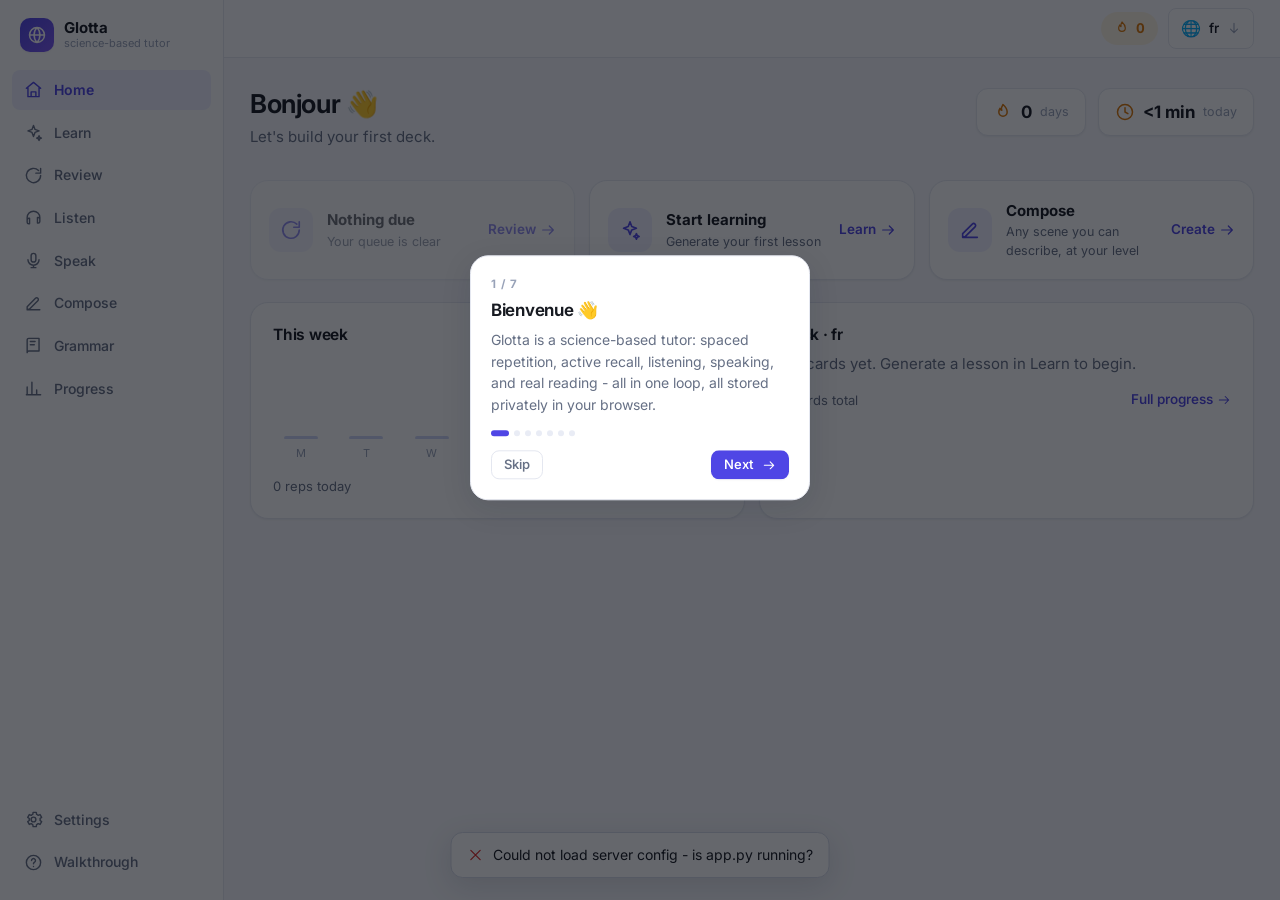
==== commit 8bcff4ce: "Rename the product to Glotta The repository stays LearnLanguage, but the application itself is now b" ====
--- a/static/index.html
+++ b/static/index.html
@@ -3,7 +3,7 @@
   <head>
     <meta charset="utf-8" />
     <meta name="viewport" content="width=device-width, initial-scale=1" />
-    <title>LearnLanguage</title>
+    <title>Glotta</title>
     <meta name="description" content="A science-based local language tutor: spaced repetition, active recall, listening, speaking, and graded reading." />
     <link rel="icon" href="/static/favicon.svg" type="image/svg+xml" />
     <script>
@@ -26,7 +26,7 @@
     <div id="app">
       <div id="bootSplash" style="margin:auto;display:flex;flex-direction:column;align-items:center;gap:12px;color:var(--text-muted);">
         <div class="spinner dark" style="width:22px;height:22px;border-width:3px;"></div>
-        <span>Starting LearnLanguage…</span>
+        <span>Starting Glotta...</span>
       </div>
     </div>
     <script type="module" src="/static/js/main.js"></script>
--- a/static/css/components.css
+++ b/static/css/components.css
@@ -252,9 +252,10 @@
 .modal-overlay.show .modal-panel { transform: none; }
 .modal-panel.wide { width: min(640px, 100%); }
 .modal-head {
-  display: flex; align-items: center; justify-content: space-between;
+  display: flex; align-items: center; justify-content: flex-start;
   padding: 18px 22px 12px;
 }
+.modal-head .btn-icon { margin-left: auto; }
 .modal-head h2 { margin: 0; font-size: 18px; }
 .modal-body { padding: 4px 22px 22px; overflow-y: auto; }
 .confirm-text { font-size: 15px; }
@@ -473,3 +474,101 @@
   padding: 2px 8px;
   white-space: nowrap;
 }
+
+/* -- Staged generation progress ------------------------------------------------ */
+.progress-host { margin-top: 4px; }
+.progress-steps {
+  display: flex; flex-direction: column; gap: 2px;
+  margin-top: 14px;
+  padding: 14px 16px;
+  border-radius: var(--radius);
+  background: var(--surface-2);
+  border: 1px solid var(--border);
+  animation: fadeUp 0.25s var(--ease);
+}
+.pstep {
+  display: flex; align-items: center; gap: 10px;
+  padding: 5px 0;
+  color: var(--text-faint);
+  font-size: 13.5px;
+  transition: color 0.2s;
+}
+.pstep-marker {
+  width: 18px; height: 18px; flex-shrink: 0;
+  display: inline-flex; align-items: center; justify-content: center;
+  border-radius: 50%;
+  border: 1.5px solid var(--border-strong);
+  position: relative;
+}
+.pstep-marker svg { display: none; color: #fff; }
+.pstep-spinner {
+  display: none;
+  width: 10px; height: 10px;
+  border: 2px solid transparent;
+  border-top-color: var(--accent);
+  border-right-color: var(--accent);
+  border-radius: 50%;
+  animation: spin 0.7s linear infinite;
+}
+.pstep.active { color: var(--text); }
+.pstep.active .pstep-marker { border-color: var(--accent); }
+.pstep.active .pstep-spinner { display: block; }
+.pstep.done { color: var(--text-muted); }
+.pstep.done .pstep-marker { background: var(--ok); border-color: var(--ok); }
+.pstep.done .pstep-marker svg { display: block; }
+.pstep.failed { color: var(--bad); }
+.pstep.failed .pstep-marker { border-color: var(--bad); }
+.progress-steps.all-done .pstep.done { color: var(--ok); }
+.pstep-error {
+  margin-top: 8px;
+  font-size: 13px;
+  color: var(--bad);
+}
+
+/* -- OpenRouter key setup ------------------------------------------------------ */
+.key-setup {
+  border: 1px solid var(--accent-soft-border);
+  background: linear-gradient(140deg, var(--accent-soft), var(--surface) 75%);
+  border-radius: var(--radius);
+  padding: 16px 18px;
+  margin-bottom: 16px;
+}
+.key-setup.compact { margin-bottom: 8px; }
+.key-head {
+  display: flex; align-items: center; gap: 8px;
+  margin-bottom: 8px;
+}
+.key-head svg { color: var(--accent); }
+.key-head strong { font-size: 14.5px; }
+.key-steps {
+  margin: 0 0 12px;
+  padding-left: 20px;
+  display: flex; flex-direction: column; gap: 4px;
+  font-size: 13.5px;
+  color: var(--text-muted);
+}
+.key-steps a { color: var(--accent); font-weight: 600; }
+.key-input { font-family: var(--font-mono); font-size: 13px; }
+.key-input.shake { animation: shake 0.4s; }
+@keyframes shake {
+  0%, 100% { transform: translateX(0); }
+  25% { transform: translateX(-5px); }
+  75% { transform: translateX(5px); }
+}
+.key-status { margin-top: 8px; font-size: 13px; min-height: 18px; }
+.key-hint { color: var(--text-faint); }
+.key-saving { display: inline-flex; align-items: center; gap: 8px; color: var(--text-muted); }
+.key-ok { display: inline-flex; align-items: center; gap: 6px; color: var(--ok); font-weight: 550; }
+.key-error { display: inline-flex; align-items: center; gap: 6px; color: var(--bad); }
+
+/* -- Saved flash (settings) ---------------------------------------------------- */
+.saved-flash {
+  display: inline-flex; align-items: center; gap: 5px;
+  margin-left: 12px;
+  font-size: 12.5px; font-weight: 650;
+  color: var(--ok);
+  opacity: 0;
+  transform: translateY(2px);
+  transition: opacity 0.25s, transform 0.25s;
+}
+.saved-flash.show { opacity: 1; transform: none; }
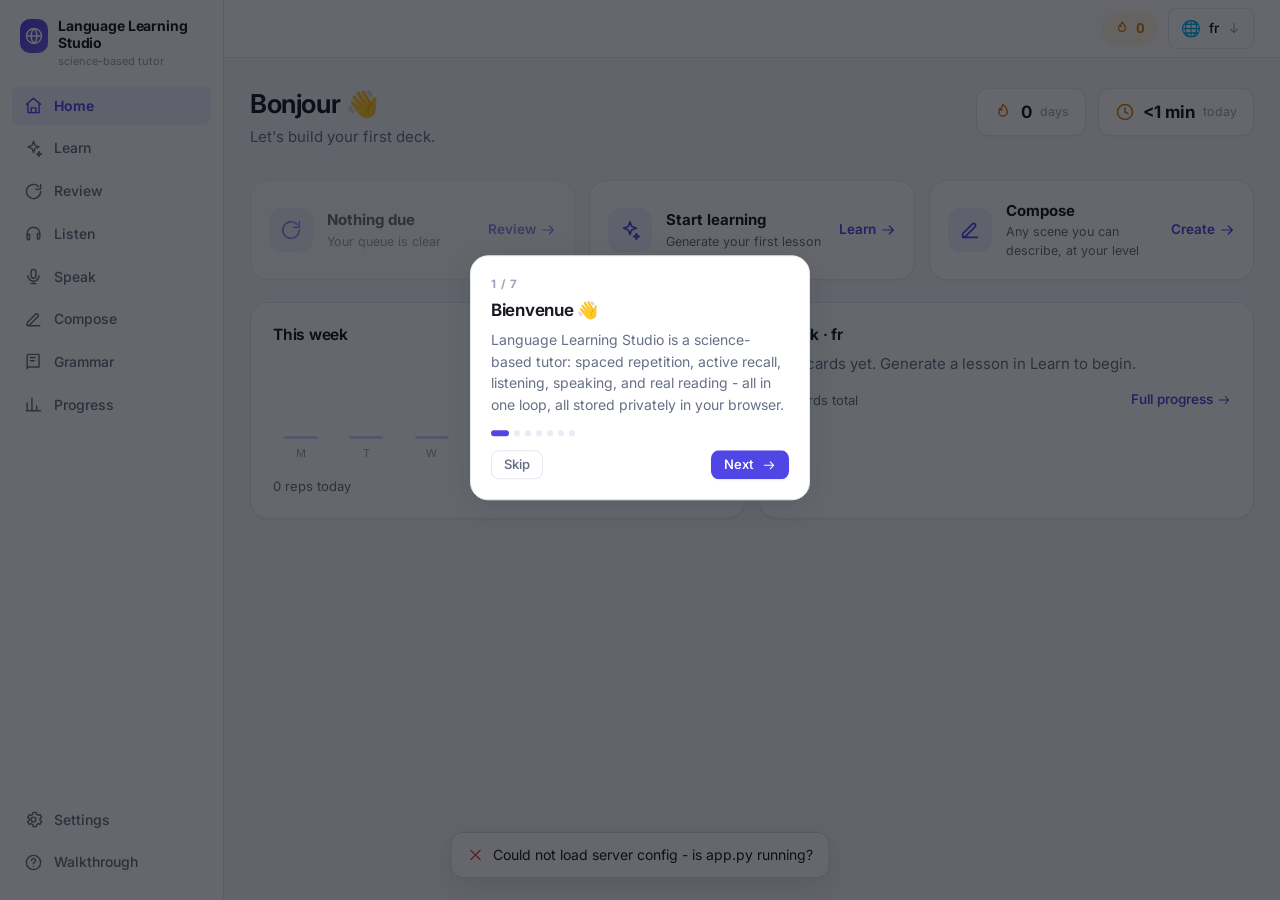
==== commit 3c20ec22: "Rename the product to Language Learning Studio Replaces the invented name Glotta with a plain, descr" ====
--- a/static/index.html
+++ b/static/index.html
@@ -3,7 +3,7 @@
   <head>
     <meta charset="utf-8" />
     <meta name="viewport" content="width=device-width, initial-scale=1" />
-    <title>Glotta</title>
+    <title>Language Learning Studio</title>
     <meta name="description" content="A science-based local language tutor: spaced repetition, active recall, listening, speaking, and graded reading." />
     <link rel="icon" href="/static/favicon.svg" type="image/svg+xml" />
     <script>
@@ -26,7 +26,7 @@
     <div id="app">
       <div id="bootSplash" style="margin:auto;display:flex;flex-direction:column;align-items:center;gap:12px;color:var(--text-muted);">
         <div class="spinner dark" style="width:22px;height:22px;border-width:3px;"></div>
-        <span>Starting Glotta...</span>
+        <span>Starting Language Learning Studio...</span>
       </div>
     </div>
     <script type="module" src="/static/js/main.js"></script>
--- a/static/css/views.css
+++ b/static/css/views.css
@@ -17,7 +17,8 @@
   padding: 18px 12px;
   gap: 18px;
 }
-.brand { display: flex; align-items: center; gap: 10px; padding: 0 8px; }
+.brand { display: flex; align-items: flex-start; gap: 10px; padding: 0 8px; }
+.brand .brand-mark { margin-top: 1px; }
 .brand-mark {
   width: 34px; height: 34px;
   border-radius: 10px;
@@ -27,8 +28,8 @@
   box-shadow: var(--shadow-sm);
 }
 .brand-text { display: flex; flex-direction: column; line-height: 1.2; }
-.brand-text strong { font-size: 15px; letter-spacing: -0.01em; }
-.brand-text small { color: var(--text-faint); font-size: 11px; }
+.brand-text strong { font-size: 14px; line-height: 1.2; letter-spacing: -0.01em; }
+.brand-text small { display: block; margin-top: 3px; color: var(--text-faint); font-size: 11px; }
 
 .sidebar-nav { display: flex; flex-direction: column; gap: 3px; flex: 1; }
 .sidebar-foot { display: flex; flex-direction: column; gap: 3px; }
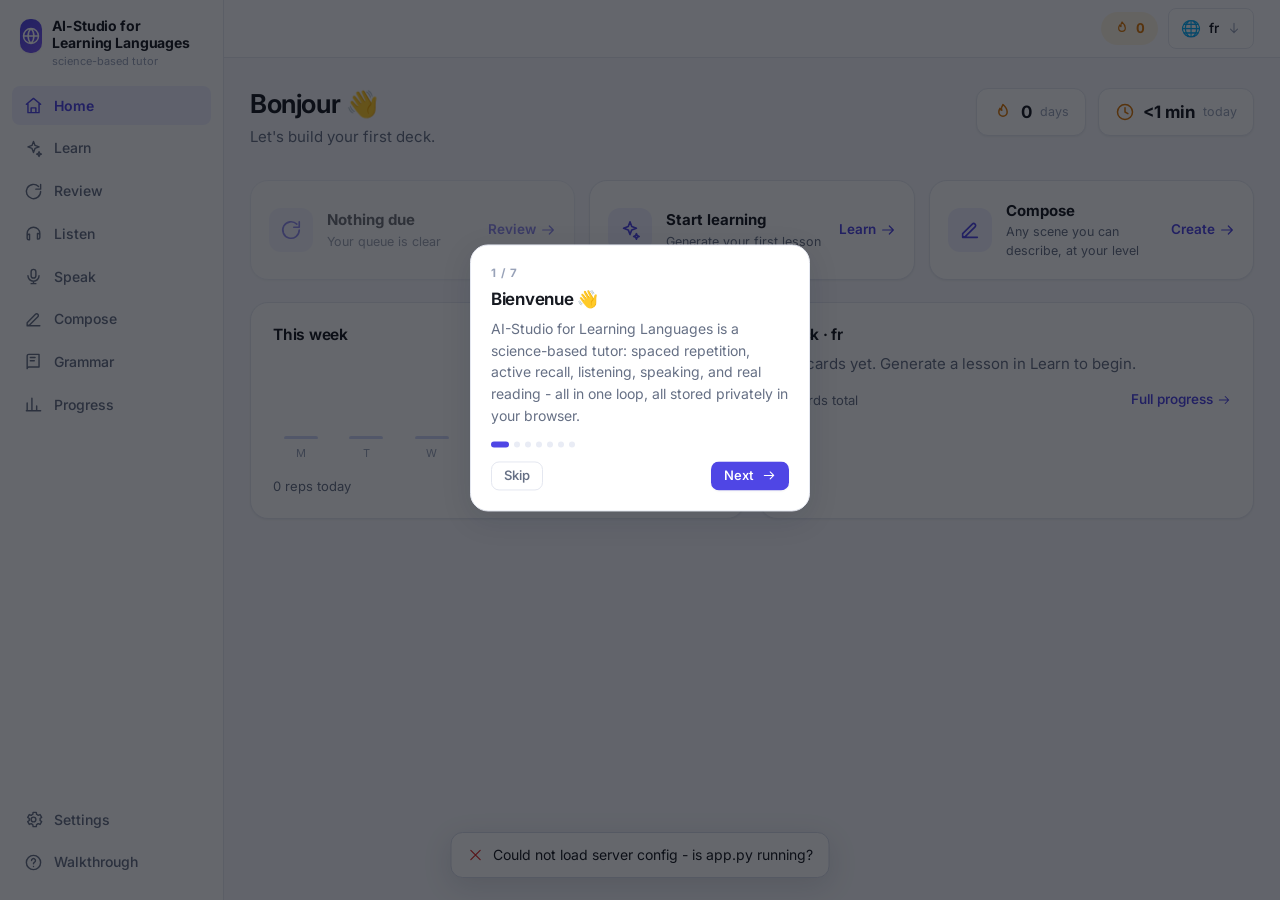
==== commit 43bd1ddf: "Rename the product to AI-Studio for Learning Languages Replaces Language Learning Studio: page title" ====
--- a/static/index.html
+++ b/static/index.html
@@ -3,7 +3,7 @@
   <head>
     <meta charset="utf-8" />
     <meta name="viewport" content="width=device-width, initial-scale=1" />
-    <title>Language Learning Studio</title>
+    <title>AI-Studio for Learning Languages</title>
     <meta name="description" content="A science-based local language tutor: spaced repetition, active recall, listening, speaking, and graded reading." />
     <link rel="icon" href="/static/favicon.svg" type="image/svg+xml" />
     <script>
@@ -26,7 +26,7 @@
     <div id="app">
       <div id="bootSplash" style="margin:auto;display:flex;flex-direction:column;align-items:center;gap:12px;color:var(--text-muted);">
         <div class="spinner dark" style="width:22px;height:22px;border-width:3px;"></div>
-        <span>Starting Language Learning Studio...</span>
+        <span>Starting AI-Studio for Learning Languages...</span>
       </div>
     </div>
     <script type="module" src="/static/js/main.js"></script>
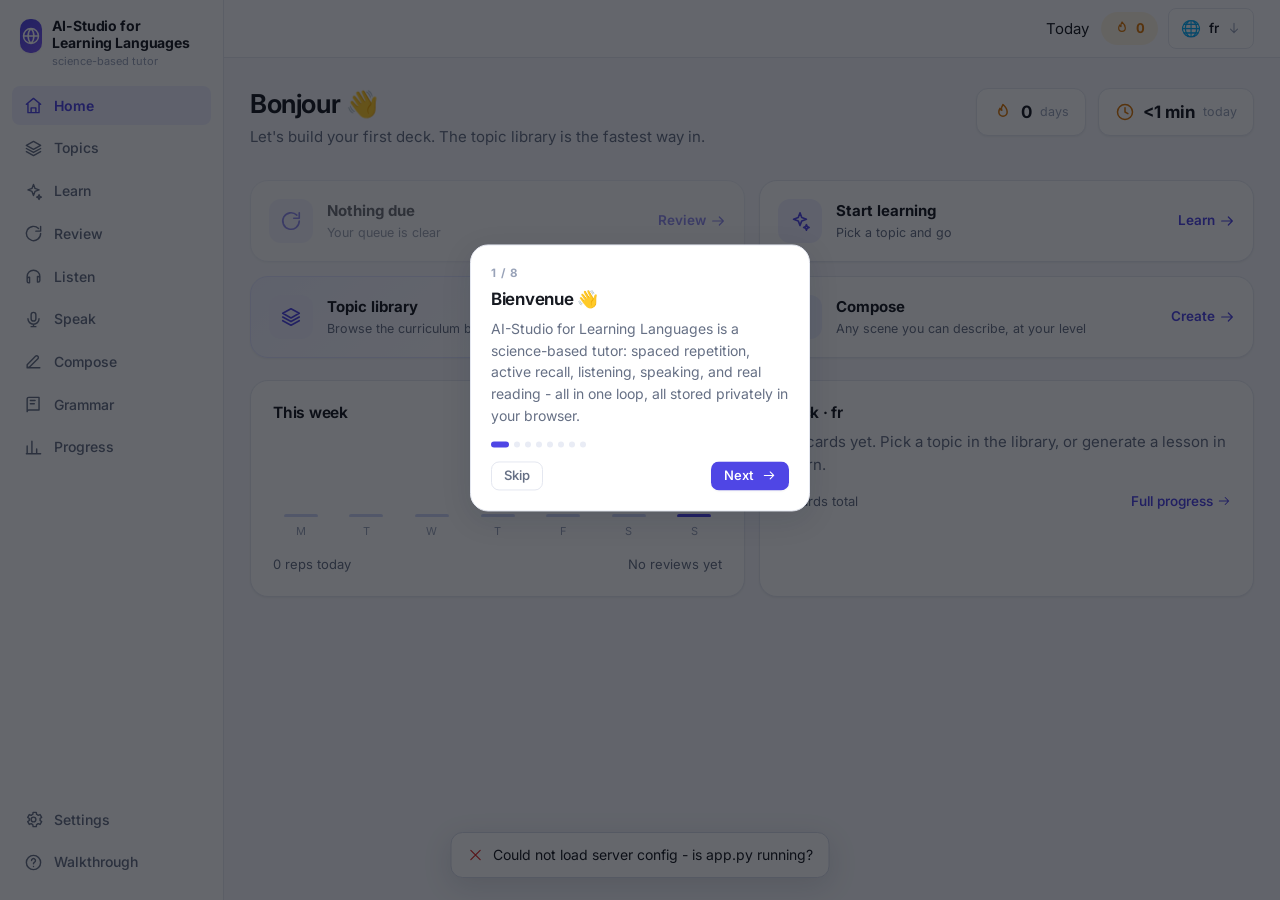
==== commit a18400c7: "Add a curated topic taxonomy and fix the deck and compose workflows The app could only teach what an" ====
--- a/static/index.html
+++ b/static/index.html
@@ -21,6 +21,7 @@
     <link rel="stylesheet" href="/static/css/base.css" />
     <link rel="stylesheet" href="/static/css/components.css" />
     <link rel="stylesheet" href="/static/css/views.css" />
+    <link rel="stylesheet" href="/static/css/topics.css" />
   </head>
   <body>
     <div id="app">
--- a/static/css/views.css
+++ b/static/css/views.css
@@ -146,13 +146,15 @@
 .hero-stat strong { font-size: 17px; }
 .hero-stat span { color: var(--text-faint); font-size: 12.5px; }
 
+/* Four actions in a 1060px column: two across keeps each card wide enough for
+   its title, subtitle, and call to action to stay on one line each. */
 .action-row {
   display: grid;
-  grid-template-columns: repeat(3, 1fr);
+  grid-template-columns: repeat(2, 1fr);
   gap: 14px;
   margin-bottom: 22px;
 }
-@media (max-width: 860px) { .action-row { grid-template-columns: 1fr; } }
+@media (max-width: 620px) { .action-row { grid-template-columns: 1fr; } }
 .action-card {
   display: flex; align-items: center; gap: 14px;
   text-align: left;
@@ -175,7 +177,10 @@
 }
 .action-text { display: flex; flex-direction: column; flex: 1; min-width: 0; }
 .action-text strong { font-size: 15px; }
-.action-text span { color: var(--text-muted); font-size: 12.5px; }
+.action-text span {
+  color: var(--text-muted); font-size: 12.5px;
+  overflow: hidden; text-overflow: ellipsis; white-space: nowrap;
+}
 .action-cta {
   display: flex; align-items: center; gap: 4px;
   color: var(--accent); font-weight: 600; font-size: 13.5px;
@@ -465,7 +470,7 @@
 .prompt-chip:hover { color: var(--accent); border-color: var(--accent); background: var(--accent-soft); }
 .compose-controls { align-items: flex-end; margin-top: 8px; }
 .compose-controls .field { margin-bottom: 0; max-width: 220px; }
-.compose-actions { display: flex; gap: 10px; margin-left: auto; }
+.compose-actions { display: flex; gap: 10px; margin-top: 14px; }
 
 .library-head { display: flex; justify-content: space-between; align-items: baseline; margin-bottom: 12px; }
 .library-grid {
@@ -476,13 +481,11 @@
 .library-item {
   display: flex; flex-direction: column; align-items: flex-start; gap: 6px;
   text-align: left;
-  padding: 14px 16px;
   border-radius: var(--radius);
   border: 1px solid var(--border);
   background: var(--surface-2);
   transition: all 0.15s;
 }
-.library-item:hover { border-color: var(--accent); transform: translateY(-1px); }
 .library-item strong { font-size: 14.5px; line-height: 1.3; }
 
 .format-badge {
--- a/static/css/topics.css
+++ b/static/css/topics.css
@@ -0,0 +1,490 @@
+/* Topic library: breadcrumbs, domain grid, unit list, item rows, and the
+   shared controls introduced with it (result cards, format picker, chips). */
+
+/* -- Breadcrumbs ------------------------------------------------------------ */
+.crumbs {
+  display: flex; align-items: center; flex-wrap: wrap; gap: 6px;
+  font-size: 13px;
+  margin-bottom: 16px;
+  color: var(--text-faint);
+}
+.crumb-link {
+  color: var(--text-muted);
+  border-radius: 6px;
+  padding: 2px 6px;
+  transition: background 0.15s, color 0.15s;
+}
+.crumb-link:hover { color: var(--accent); background: var(--accent-soft); }
+.crumb-current { color: var(--text); font-weight: 600; padding: 2px 2px; }
+.crumb-sep { color: var(--text-faint); }
+
+.topics-loading {
+  display: flex; align-items: center; gap: 10px;
+  color: var(--text-muted);
+  padding: 50px 0;
+  justify-content: center;
+}
+
+/* -- Progress ring ---------------------------------------------------------- */
+.ring { position: relative; display: inline-grid; place-items: center; flex: none; }
+.ring svg { display: block; }
+.ring-track { stroke: var(--surface-3); }
+.ring-value { stroke: var(--accent); transition: stroke-dasharray 0.4s var(--ease); }
+.ring.complete .ring-value { stroke: var(--ok); }
+.ring-label {
+  position: absolute;
+  font-size: 10px; font-weight: 700;
+  color: var(--text-muted);
+  letter-spacing: -0.02em;
+}
+.ring.complete .ring-label { color: var(--ok); }
+
+/* -- Library overview ------------------------------------------------------- */
+.topics-hero {
+  display: flex; justify-content: space-between; align-items: flex-start;
+  gap: 24px; flex-wrap: wrap; margin-bottom: 18px;
+}
+.topics-hero-text h1 { margin-bottom: 4px; }
+.topics-hero-text p { max-width: 560px; }
+.topics-hero-progress {
+  display: flex; align-items: center; gap: 12px;
+  background: var(--surface);
+  border: 1px solid var(--border);
+  border-radius: var(--radius);
+  padding: 12px 18px;
+  box-shadow: var(--shadow-sm);
+}
+.topics-hero-stat { display: flex; flex-direction: column; line-height: 1.3; }
+.topics-hero-stat strong { font-size: 16px; }
+.topics-hero-stat span { font-size: 12.5px; color: var(--text-faint); }
+
+.topics-search-wrap {
+  position: relative;
+  display: flex; align-items: center;
+  margin-bottom: 18px;
+}
+.topics-search-wrap > svg {
+  position: absolute; left: 14px;
+  color: var(--text-faint);
+  pointer-events: none;
+}
+.topics-search { padding-left: 40px; height: 44px; font-size: 15px; }
+.topics-search::-webkit-search-cancel-button { cursor: pointer; }
+
+.next-unit-card {
+  display: flex; align-items: center; justify-content: space-between;
+  gap: 18px; flex-wrap: wrap;
+  border-color: var(--accent-soft-border);
+  background: linear-gradient(180deg, var(--accent-soft), var(--surface) 70%);
+  margin-bottom: 18px;
+}
+.next-unit-text { display: flex; flex-direction: column; gap: 2px; }
+.next-unit-text strong { font-size: 17px; }
+
+.level-filter { display: flex; align-items: center; gap: 8px; margin-bottom: 16px; flex-wrap: wrap; }
+.filter-chip {
+  font-size: 12.5px; font-weight: 600;
+  padding: 5px 13px;
+  border-radius: 999px;
+  border: 1px solid var(--border);
+  background: var(--surface);
+  color: var(--text-muted);
+  transition: all 0.15s;
+}
+.filter-chip:hover { border-color: var(--border-strong); color: var(--text); }
+.filter-chip.active { background: var(--accent); border-color: var(--accent); color: var(--on-accent); }
+
+/* -- Domain cards ----------------------------------------------------------- */
+.domain-grid {
+  display: grid;
+  grid-template-columns: repeat(auto-fill, minmax(272px, 1fr));
+  gap: 14px;
+}
+.domain-card {
+  display: flex; flex-direction: column; gap: 8px;
+  text-align: left;
+  padding: 18px;
+  border-radius: var(--radius-lg);
+  border: 1px solid var(--border);
+  background: var(--surface);
+  box-shadow: var(--shadow-sm);
+  transition: transform 0.15s var(--ease), border-color 0.15s, box-shadow 0.15s;
+  position: relative;
+  overflow: hidden;
+}
+.domain-card::before {
+  content: '';
+  position: absolute; inset: 0 auto 0 0;
+  width: 4px;
+  background: var(--domain-accent, var(--accent));
+}
+.domain-card:hover {
+  transform: translateY(-2px);
+  border-color: var(--border-strong);
+  box-shadow: var(--shadow);
+}
+.domain-card-head { display: flex; align-items: center; justify-content: space-between; }
+.domain-icon {
+  display: inline-grid; place-items: center;
+  width: 38px; height: 38px;
+  border-radius: 11px;
+  background: color-mix(in srgb, var(--domain-accent, var(--accent)) 14%, transparent);
+  color: var(--domain-accent, var(--accent));
+}
+.domain-icon.big { width: 48px; height: 48px; border-radius: 14px; }
+.domain-title { font-size: 16px; }
+.domain-blurb { color: var(--text-muted); font-size: 13.5px; line-height: 1.45; flex: 1; }
+.domain-meta {
+  display: flex; align-items: center; gap: 6px; flex-wrap: wrap;
+  font-size: 12.5px; color: var(--text-faint);
+  margin-top: 4px;
+}
+.domain-levels { display: flex; gap: 4px; margin-left: auto; }
+.dot-sep { color: var(--text-faint); }
+
+/* Per-domain accents. Each maps to one hue used for the rail and the icon. */
+.accent-amber   { --domain-accent: #d97706; }
+.accent-rose    { --domain-accent: #e11d48; }
+.accent-sky     { --domain-accent: #0284c7; }
+.accent-orange  { --domain-accent: #ea580c; }
+.accent-teal    { --domain-accent: #0d9488; }
+.accent-emerald { --domain-accent: #059669; }
+.accent-indigo  { --domain-accent: #4f46e5; }
+.accent-violet  { --domain-accent: #7c3aed; }
+:root[data-theme='dark'] .accent-amber   { --domain-accent: #fbbf24; }
+:root[data-theme='dark'] .accent-rose    { --domain-accent: #fb7185; }
+:root[data-theme='dark'] .accent-sky     { --domain-accent: #38bdf8; }
+:root[data-theme='dark'] .accent-orange  { --domain-accent: #fb923c; }
+:root[data-theme='dark'] .accent-teal    { --domain-accent: #2dd4bf; }
+:root[data-theme='dark'] .accent-emerald { --domain-accent: #34d399; }
+:root[data-theme='dark'] .accent-indigo  { --domain-accent: #a5b4fc; }
+:root[data-theme='dark'] .accent-violet  { --domain-accent: #c4b5fd; }
+
+/* -- Domain page ------------------------------------------------------------ */
+.domain-hero {
+  display: flex; align-items: center; gap: 16px;
+  margin-bottom: 18px;
+}
+.domain-hero h1 { margin-bottom: 2px; }
+.domain-hero p { margin: 0; max-width: 620px; }
+
+.unit-list { display: flex; flex-direction: column; gap: 10px; }
+.unit-row {
+  display: flex; align-items: center; gap: 18px;
+  text-align: left;
+  padding: 16px 18px;
+  border-radius: var(--radius);
+  border: 1px solid var(--border);
+  background: var(--surface);
+  transition: border-color 0.15s, transform 0.12s var(--ease), box-shadow 0.15s;
+}
+.unit-row:hover { border-color: var(--accent); transform: translateX(2px); box-shadow: var(--shadow-sm); }
+.unit-row.complete { background: var(--surface-2); }
+.unit-row-main { flex: 1; min-width: 0; display: flex; flex-direction: column; gap: 5px; }
+.unit-row-title { display: flex; align-items: center; gap: 9px; flex-wrap: wrap; }
+.unit-row-title strong { font-size: 15.5px; }
+.unit-done {
+  display: inline-flex; align-items: center; gap: 4px;
+  font-size: 11px; font-weight: 700; text-transform: uppercase; letter-spacing: 0.04em;
+  color: var(--ok);
+  background: var(--ok-soft);
+  border-radius: 999px;
+  padding: 2px 9px;
+}
+.unit-goal { color: var(--text-muted); font-size: 13.5px; }
+.unit-keywords { display: flex; flex-wrap: wrap; gap: 5px; margin-top: 2px; }
+.kw {
+  font-size: 11.5px;
+  color: var(--text-faint);
+  background: var(--surface-2);
+  border: 1px solid var(--border);
+  border-radius: 999px;
+  padding: 2px 9px;
+}
+.kw-link { transition: all 0.15s; }
+.kw-link:hover { color: var(--accent); border-color: var(--accent); background: var(--accent-soft); }
+
+.unit-row-side { display: flex; align-items: center; gap: 12px; flex: none; color: var(--text-faint); }
+.unit-bar {
+  position: relative;
+  width: 92px; height: 7px;
+  border-radius: 999px;
+  background: var(--surface-3);
+  overflow: hidden;
+}
+.unit-bar span { position: absolute; inset: 0 auto 0 0; border-radius: 999px; }
+.unit-bar-deck { background: color-mix(in srgb, var(--accent) 45%, transparent); }
+.unit-bar-learned { background: var(--accent); }
+.unit-count { min-width: 44px; text-align: right; }
+
+@media (max-width: 720px) {
+  .unit-row { flex-direction: column; align-items: stretch; gap: 10px; }
+  .unit-row-side { justify-content: space-between; }
+  .unit-bar { flex: 1; width: auto; }
+}
+
+/* -- Unit page -------------------------------------------------------------- */
+.unit-hero {
+  display: flex; align-items: flex-start; justify-content: space-between;
+  gap: 20px; flex-wrap: wrap;
+  margin-bottom: 16px;
+}
+.unit-hero-main { display: flex; flex-direction: column; gap: 6px; min-width: 0; }
+.unit-hero-main h1 { margin: 2px 0 0; }
+.unit-hero-goal {
+  display: flex; align-items: flex-start; gap: 8px;
+  color: var(--text-muted);
+  margin: 0;
+  max-width: 620px;
+}
+.unit-hero-goal svg { flex: none; margin-top: 3px; color: var(--accent); }
+.unit-grammar { display: flex; align-items: center; gap: 7px; flex-wrap: wrap; margin-top: 6px; }
+
+.unit-actionbar {
+  position: sticky;
+  top: 0;
+  z-index: 20;
+  display: flex; align-items: center; justify-content: space-between;
+  gap: 14px; flex-wrap: wrap;
+  padding: 12px 16px;
+  border-radius: var(--radius);
+  border: 1px solid var(--border-strong);
+  background: color-mix(in srgb, var(--surface) 92%, transparent);
+  backdrop-filter: blur(10px);
+  box-shadow: var(--shadow-sm);
+  margin-bottom: 14px;
+}
+.unit-actionbar-text { display: flex; flex-direction: column; line-height: 1.35; }
+.unit-after-add { min-height: 0; margin-bottom: 10px; }
+.unit-after-add:empty { display: none; }
+
+.item-groups { display: flex; flex-direction: column; gap: 22px; }
+.item-group-title {
+  display: flex; align-items: baseline; gap: 10px;
+  padding-bottom: 8px;
+  border-bottom: 1px solid var(--border);
+  margin-bottom: 6px;
+  text-transform: uppercase;
+  letter-spacing: 0.06em;
+  font-size: 11.5px;
+  color: var(--text-muted);
+}
+.item-group-title .muted { text-transform: none; letter-spacing: 0; margin-left: auto; }
+
+.item-rows { display: flex; flex-direction: column; gap: 2px; }
+.item-row {
+  display: flex; align-items: flex-start; gap: 14px;
+  padding: 12px 14px;
+  border-radius: var(--radius);
+  border: 1px solid transparent;
+  transition: background 0.13s, border-color 0.13s;
+  cursor: pointer;
+}
+.item-row:hover { background: var(--surface); border-color: var(--border); }
+.item-row.owned { opacity: 0.72; cursor: default; }
+.item-check {
+  flex: none;
+  width: 17px; height: 17px;
+  margin-top: 3px;
+  accent-color: var(--accent);
+  cursor: pointer;
+}
+.item-owned {
+  flex: none;
+  display: inline-grid; place-items: center;
+  width: 21px; height: 21px;
+  margin-top: 1px;
+  border-radius: 50%;
+  background: var(--ok-soft);
+  color: var(--ok);
+}
+.item-main { flex: 1; min-width: 0; display: flex; flex-direction: column; gap: 3px; }
+.item-head { display: flex; align-items: baseline; gap: 10px; flex-wrap: wrap; }
+.item-target { font-size: 16px; letter-spacing: -0.01em; }
+.item-ipa { font-family: var(--font-mono); font-size: 12px; color: var(--text-faint); }
+.tag-trap {
+  font-size: 10px; font-weight: 700; text-transform: uppercase; letter-spacing: 0.06em;
+  color: var(--warn);
+  background: var(--warn-soft);
+  border-radius: 4px;
+  padding: 1px 6px;
+}
+.item-english { font-size: 14px; color: var(--text-muted); }
+.item-example {
+  display: flex; flex-direction: column;
+  margin-top: 4px;
+  padding-left: 11px;
+  border-left: 2px solid var(--border-strong);
+  font-size: 13.5px;
+}
+.item-example-target { color: var(--text); }
+.item-example small { color: var(--text-faint); font-size: 12.5px; }
+.item-note {
+  display: flex; align-items: flex-start; gap: 6px;
+  margin-top: 5px;
+  font-size: 12.5px;
+  color: var(--warn);
+}
+.item-note svg { flex: none; margin-top: 2px; }
+.item-actions { flex: none; display: flex; align-items: center; gap: 4px; }
+.item-source {
+  display: inline-flex; align-items: center; gap: 5px;
+  align-self: flex-start;
+  margin-top: 4px;
+  font-size: 11.5px;
+  color: var(--text-faint);
+  border-radius: 6px;
+  padding: 2px 6px 2px 0;
+  transition: color 0.15s;
+}
+.item-source:hover { color: var(--accent); }
+.search-row { cursor: default; }
+.search-row:hover { background: var(--surface); }
+
+.extend-card { margin-top: 26px; }
+.extend-card h3 { display: flex; align-items: center; gap: 7px; }
+.extend-card.muted-card { background: var(--surface-2); border-style: dashed; }
+
+.search-section { margin-bottom: 26px; }
+.search-unit-grid {
+  display: grid;
+  grid-template-columns: repeat(auto-fill, minmax(220px, 1fr));
+  gap: 10px;
+}
+.search-unit {
+  display: flex; flex-direction: column; align-items: flex-start; gap: 4px;
+  text-align: left;
+  padding: 12px 14px;
+  border-radius: var(--radius);
+  border: 1px solid var(--border);
+  background: var(--surface);
+  transition: border-color 0.15s, transform 0.12s;
+}
+.search-unit:hover { border-color: var(--accent); transform: translateY(-1px); }
+
+/* -- Learn: source panels --------------------------------------------------- */
+.source-head { margin-bottom: 16px; }
+.source-card { margin-bottom: 14px; }
+.source-card-head { display: flex; align-items: flex-start; gap: 14px; margin-bottom: 12px; }
+.source-card-head h3 { margin-bottom: 2px; }
+.source-card-head p { margin: 0; }
+.source-icon {
+  display: inline-grid; place-items: center;
+  flex: none;
+  width: 42px; height: 42px;
+  border-radius: 12px;
+  background: var(--surface-2);
+  color: var(--text-muted);
+}
+.primary-source { border-color: var(--accent-soft-border); }
+.primary-source .source-icon { background: var(--accent-soft); color: var(--accent); }
+
+/* -- Result cards (what actually happened) ---------------------------------- */
+.result-card {
+  margin-top: 14px;
+  padding: 14px 16px;
+  border-radius: var(--radius);
+  border: 1px solid var(--border);
+  background: var(--surface-2);
+  display: flex; flex-direction: column; gap: 8px;
+  animation: fadeUp 0.2s var(--ease);
+}
+.result-card p { margin: 0; }
+.result-head { display: flex; align-items: center; gap: 9px; }
+.result-card.ok { border-color: color-mix(in srgb, var(--ok) 35%, transparent); background: var(--ok-soft); }
+.result-card.ok .result-head svg { color: var(--ok); }
+.result-card.warn { border-color: color-mix(in srgb, var(--warn) 35%, transparent); background: var(--warn-soft); }
+.result-card.warn .result-head svg { color: var(--warn); }
+.result-card.error { border-color: color-mix(in srgb, var(--bad) 35%, transparent); background: var(--bad-soft); }
+.result-card.error .result-head svg { color: var(--bad); }
+
+/* -- Compose: format picker and fine control -------------------------------- */
+.format-picker { display: flex; gap: 8px; flex-wrap: wrap; }
+.format-option {
+  display: inline-flex; align-items: center; gap: 7px;
+  padding: 8px 14px;
+  border-radius: 999px;
+  border: 1px solid var(--border);
+  background: var(--surface);
+  color: var(--text-muted);
+  font-size: 13.5px; font-weight: 550;
+  transition: all 0.15s;
+}
+.format-option:hover { border-color: var(--border-strong); color: var(--text); }
+.format-option.active {
+  background: var(--accent-soft);
+  border-color: var(--accent);
+  color: var(--accent);
+}
+
+.compose-advanced {
+  margin-top: 14px;
+  border: 1px solid var(--border);
+  border-radius: var(--radius);
+  background: var(--surface-2);
+  overflow: hidden;
+}
+.compose-advanced > summary {
+  display: flex; align-items: center; gap: 8px;
+  padding: 11px 15px;
+  cursor: pointer;
+  font-size: 13.5px; font-weight: 600;
+  color: var(--text-muted);
+  list-style: none;
+  user-select: none;
+}
+.compose-advanced > summary::-webkit-details-marker { display: none; }
+.compose-advanced > summary:hover { color: var(--text); }
+.compose-advanced[open] > summary { border-bottom: 1px solid var(--border); }
+.compose-advanced-body { padding: 15px; display: flex; flex-direction: column; gap: 14px; }
+.compose-advanced-body .field { margin-bottom: 0; }
+.compose-advanced-body .field small { display: block; margin: -2px 0 6px; font-size: 12.5px; }
+.speaker-field.hidden { display: none; }
+
+.focus-picker { display: flex; flex-wrap: wrap; gap: 7px; }
+.focus-chip {
+  font-size: 12.5px;
+  padding: 5px 12px;
+  border-radius: 999px;
+  border: 1px solid var(--border);
+  background: var(--surface);
+  color: var(--text-muted);
+  transition: all 0.15s;
+  text-align: left;
+}
+.focus-chip:hover { border-color: var(--border-strong); color: var(--text); }
+.focus-chip.active { background: var(--accent); border-color: var(--accent); color: var(--on-accent); }
+
+.prompt-chip.shuffle { padding: 5px 10px; display: inline-flex; align-items: center; }
+
+/* Library items gained a delete affordance, so they are no longer one button */
+.library-item { position: relative; padding: 0; overflow: hidden; }
+.library-item:hover { border-color: var(--accent); transform: translateY(-1px); }
+.library-item-open {
+  display: flex; flex-direction: column; align-items: flex-start; gap: 6px;
+  text-align: left;
+  width: 100%;
+  padding: 14px 40px 14px 16px;
+}
+.library-item-delete {
+  position: absolute; top: 8px; right: 8px;
+  width: 28px; height: 28px;
+  opacity: 0;
+  transition: opacity 0.15s;
+}
+.library-item:hover .library-item-delete,
+.library-item-delete:focus-visible { opacity: 1; }
+
+/* -- Language menu (richer rows) -------------------------------------------- */
+.lang-option { gap: 11px; }
+.lang-option-flag { font-size: 17px; }
+.lang-option-text { display: flex; flex-direction: column; line-height: 1.25; text-align: left; }
+.lang-option-text small { color: var(--text-faint); margin: 0; }
+.lang-option.active .lang-option-text small { color: inherit; opacity: 0.75; }
+.lang-option svg { margin-left: auto; }
+
+@media (max-width: 620px) {
+  .topics-hero-progress { width: 100%; justify-content: space-between; }
+  .unit-actionbar { position: static; backdrop-filter: none; }
+  .domain-grid { grid-template-columns: 1fr; }
+}
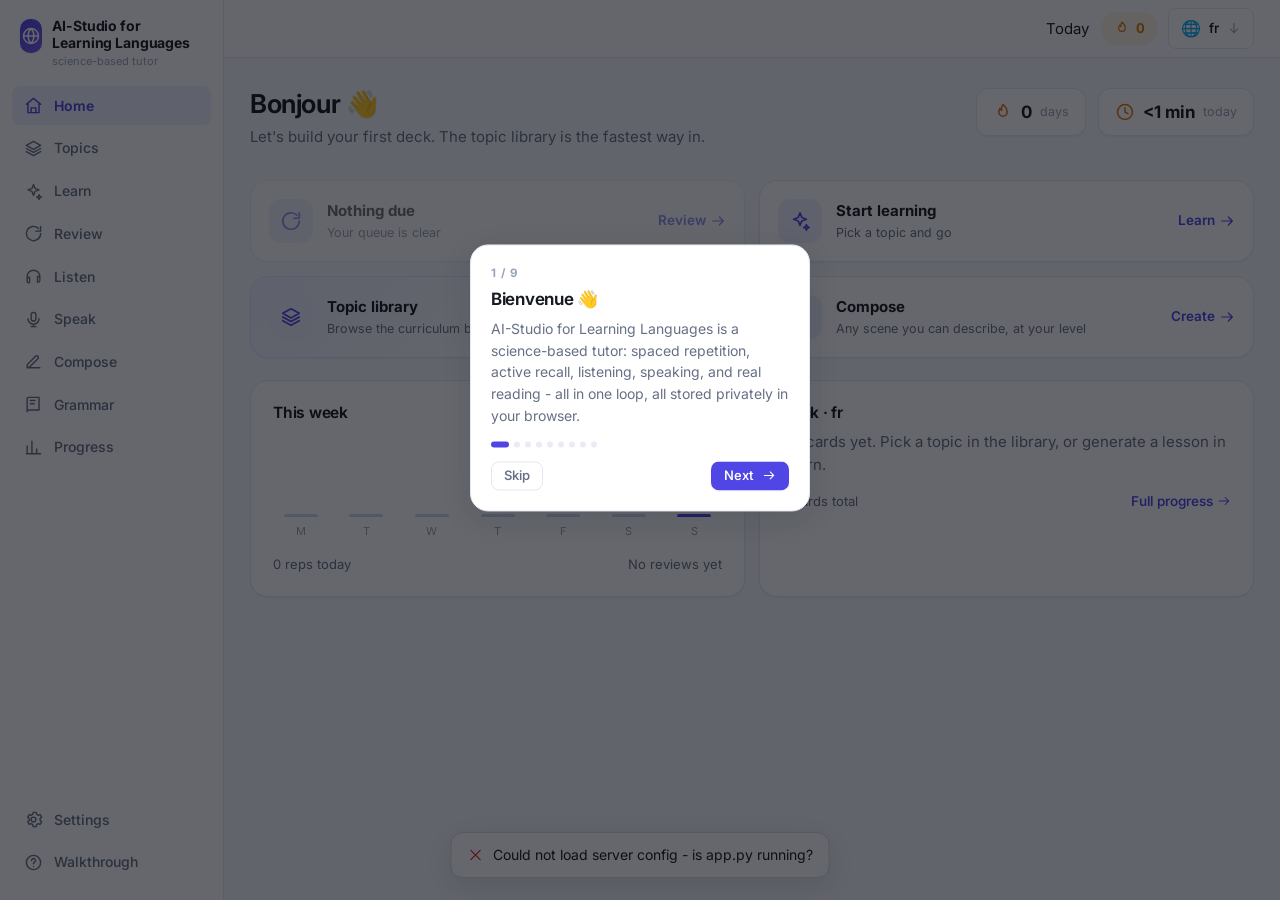
==== commit 7897fa68: "Name the CEFR levels, and add adaptive testing Levels - backend/levels.py is now the single table fo" ====
--- a/static/index.html
+++ b/static/index.html
@@ -22,6 +22,7 @@
     <link rel="stylesheet" href="/static/css/components.css" />
     <link rel="stylesheet" href="/static/css/views.css" />
     <link rel="stylesheet" href="/static/css/topics.css" />
+    <link rel="stylesheet" href="/static/css/adaptive.css" />
   </head>
   <body>
     <div id="app">
--- a/static/css/adaptive.css
+++ b/static/css/adaptive.css
@@ -0,0 +1,149 @@
+/* Levels with names, and the adaptive testing readout. */
+
+/* -- Level chips ------------------------------------------------------------ */
+/* A chip is code + name. The name hides below 520px, where only the code fits. */
+.level-chip {
+  display: inline-flex; align-items: baseline; gap: 5px;
+  white-space: nowrap;
+}
+.level-chip strong { font-weight: 700; }
+.level-chip-name {
+  font-weight: 500;
+  font-size: 0.92em;
+  letter-spacing: 0;
+  opacity: 0.85;
+}
+.level-chip.active .level-chip-name { opacity: 0.9; }
+@media (max-width: 520px) { .level-chip-name { display: none; } }
+
+/* How a topic sits against the learner's own level. */
+.relation-chip {
+  font-size: 10.5px; font-weight: 700;
+  text-transform: uppercase; letter-spacing: 0.05em;
+  padding: 2px 8px;
+  border-radius: 999px;
+  border: 1px solid transparent;
+  white-space: nowrap;
+}
+.r-review { color: var(--text-faint); background: var(--surface-2); border-color: var(--border); }
+.r-stretch { color: var(--warn); background: var(--warn-soft); border-color: color-mix(in srgb, var(--warn) 28%, transparent); }
+.r-ahead { color: var(--bad); background: var(--bad-soft); border-color: color-mix(in srgb, var(--bad) 28%, transparent); }
+
+.filter-chip-inner { display: inline-flex; align-items: baseline; gap: 5px; }
+.filter-chip-inner span { font-weight: 500; opacity: 0.85; }
+@media (max-width: 700px) { .filter-chip-inner span { display: none; } }
+
+.filter-note {
+  display: flex; align-items: center; justify-content: space-between;
+  gap: 12px; flex-wrap: wrap;
+  padding: 9px 14px;
+  margin-bottom: 12px;
+  border-radius: var(--radius-sm);
+  border: 1px dashed var(--border-strong);
+  background: var(--surface-2);
+}
+
+.unit-hero-level { margin: -2px 0 0; max-width: 620px; }
+.level-select { min-width: 180px; }
+
+/* -- Adaptive testing readout ----------------------------------------------- */
+.adaptive-panel {
+  display: flex; flex-direction: column; gap: 10px;
+  padding: 14px 16px;
+  border-radius: var(--radius);
+  border: 1px solid var(--accent-soft-border);
+  background: linear-gradient(180deg, var(--accent-soft), var(--surface) 65%);
+}
+.adaptive-panel.off {
+  border-color: var(--border);
+  background: var(--surface-2);
+  border-style: dashed;
+}
+.adaptive-panel p { margin: 0; }
+.adaptive-head { display: flex; align-items: flex-start; justify-content: space-between; gap: 14px; }
+.adaptive-head > div:first-child { display: flex; flex-direction: column; gap: 2px; }
+.adaptive-head strong { font-size: 15.5px; }
+.adaptive-score { display: flex; flex-direction: column; align-items: center; line-height: 1.1; flex: none; }
+.adaptive-score strong { font-size: 22px; color: var(--accent); }
+.adaptive-score span { font-size: 11px; color: var(--text-faint); text-transform: uppercase; letter-spacing: 0.06em; }
+
+.adaptive-meter {
+  height: 8px;
+  border-radius: 999px;
+  background: var(--surface-3);
+  overflow: hidden;
+}
+.adaptive-meter span {
+  display: block; height: 100%;
+  border-radius: 999px;
+  background: linear-gradient(90deg, var(--accent), color-mix(in srgb, var(--accent) 55%, var(--ok)));
+  transition: width 0.4s var(--ease);
+}
+
+.forecast { display: flex; flex-direction: column; gap: 4px; margin-top: 2px; }
+.forecast-row {
+  display: grid;
+  grid-template-columns: minmax(0, 1fr) 90px 40px;
+  align-items: center;
+  gap: 10px;
+  padding: 4px 8px;
+  border-radius: var(--radius-sm);
+  font-size: 13px;
+  color: var(--text-muted);
+}
+.forecast-row.selected {
+  background: var(--surface);
+  border: 1px solid var(--accent-soft-border);
+  color: var(--text);
+  font-weight: 550;
+}
+.forecast-label { overflow: hidden; text-overflow: ellipsis; white-space: nowrap; }
+.forecast-track { height: 6px; border-radius: 999px; background: var(--surface-3); overflow: hidden; }
+.forecast-track span { display: block; height: 100%; border-radius: 999px; background: var(--text-faint); }
+.forecast-row.selected .forecast-track span { background: var(--accent); }
+.forecast-value { text-align: right; font-variant-numeric: tabular-nums; font-size: 12.5px; }
+@media (max-width: 620px) {
+  .forecast-row { grid-template-columns: minmax(0, 1fr) 40px; }
+  .forecast-track { display: none; }
+}
+
+.level-suggestion {
+  display: flex; align-items: center; justify-content: space-between;
+  gap: 12px; flex-wrap: wrap;
+  padding: 11px 14px;
+  border-radius: var(--radius-sm);
+  border: 1px solid color-mix(in srgb, var(--ok) 32%, transparent);
+  background: var(--ok-soft);
+}
+.level-suggestion.down {
+  border-color: color-mix(in srgb, var(--warn) 32%, transparent);
+  background: var(--warn-soft);
+}
+.level-suggestion > div { display: flex; flex-direction: column; gap: 1px; min-width: 0; }
+.level-suggestion strong { font-size: 14px; }
+
+/* The exercise tag says when adaptive testing chose the retrieval. */
+.phase-tag.adaptive {
+  display: inline-flex; align-items: center; gap: 5px;
+}
+.phase-tag.adaptive svg { opacity: 0.85; }
+
+.mode-mix { margin-top: 14px; }
+.mode-mix h4 { margin-bottom: 6px; color: var(--text-muted); font-size: 12.5px; }
+.chip.mode-chip { font-size: 12px; color: var(--text-muted); }
+
+.adaptive-note {
+  display: inline-flex; align-items: flex-start; gap: 7px;
+  text-align: left;
+  margin: 4px auto 2px;
+  max-width: 460px;
+}
+.adaptive-note svg { flex: none; margin-top: 2px; color: var(--accent); }
+
+/* Progress view panel */
+.adaptive-progress { display: flex; flex-direction: column; gap: 12px; }
+.adaptive-progress-head { display: flex; align-items: flex-start; justify-content: space-between; gap: 14px; }
+.adaptive-progress-head > div:first-child { display: flex; flex-direction: column; gap: 2px; }
+.ability-trend { height: 70px; }
+.ability-trend svg { width: 100%; height: 100%; }
+.coverage-row .forecast-label { min-width: 150px; }
